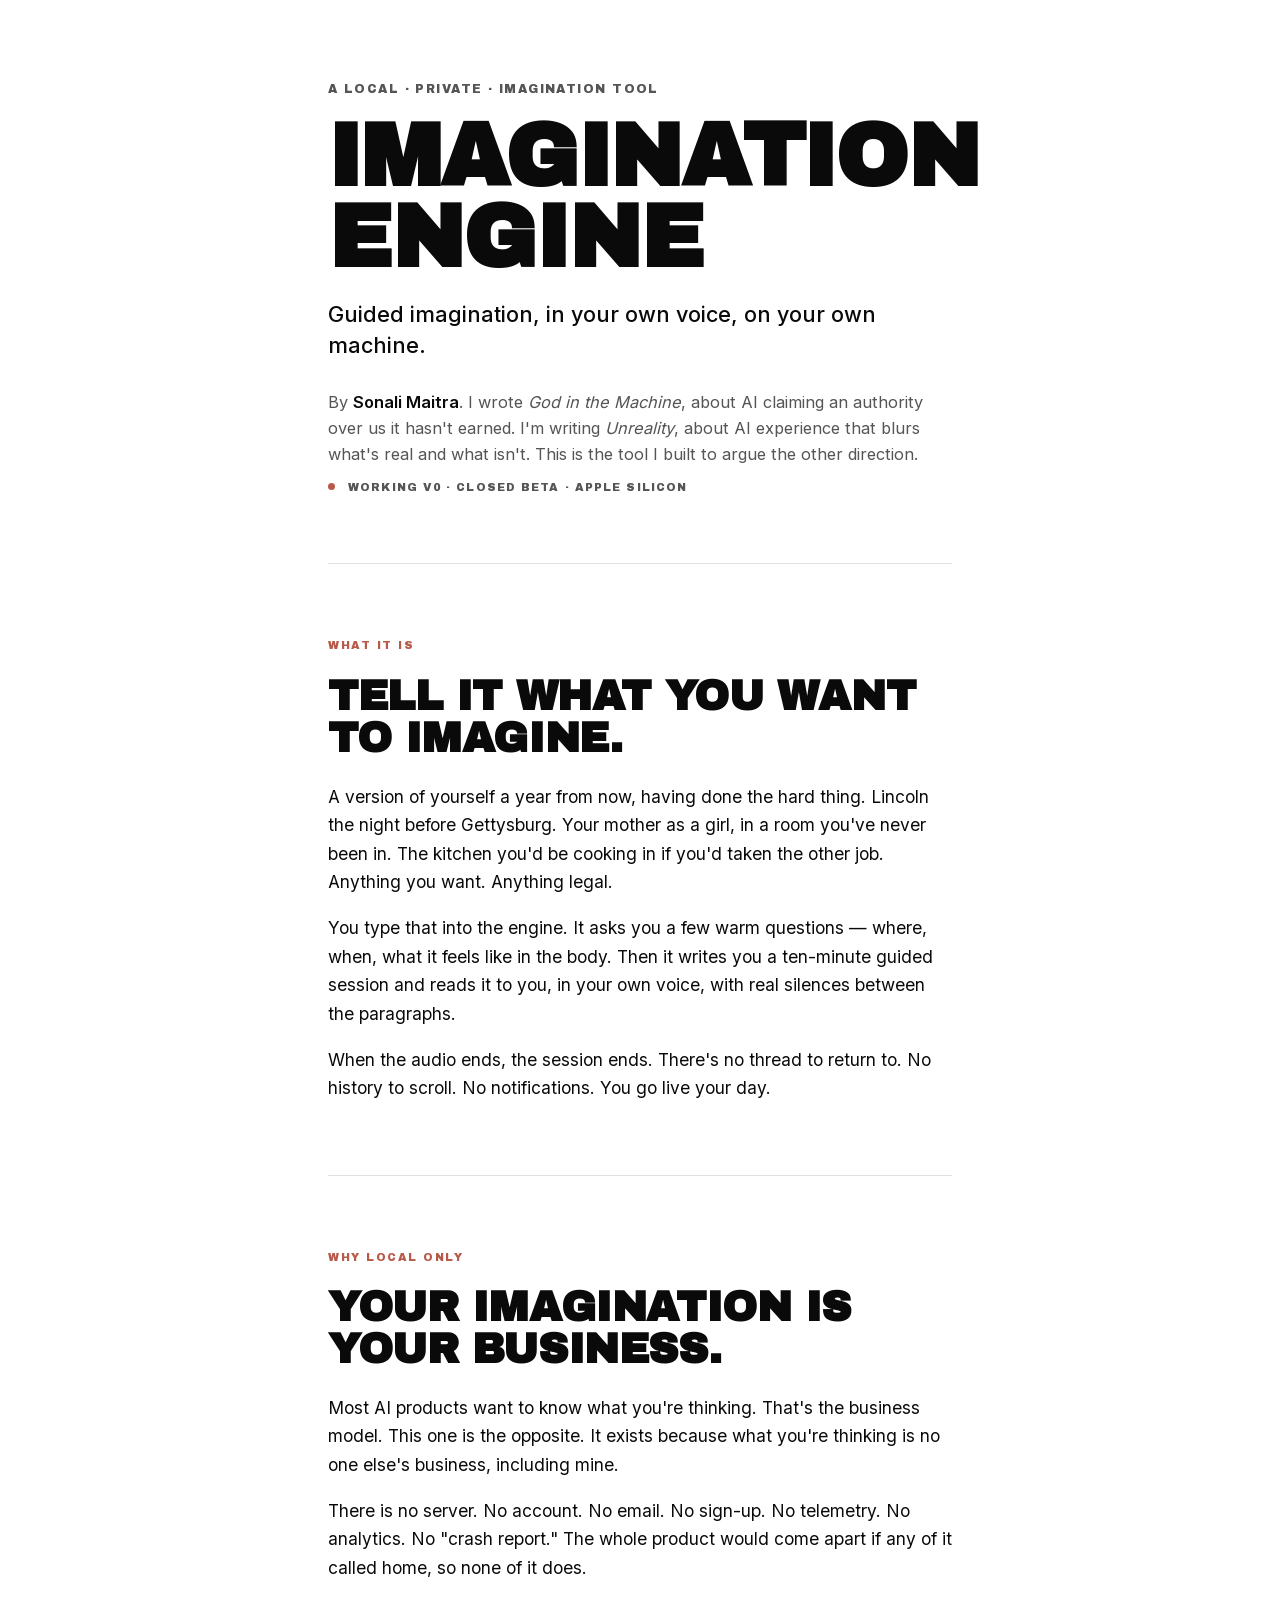
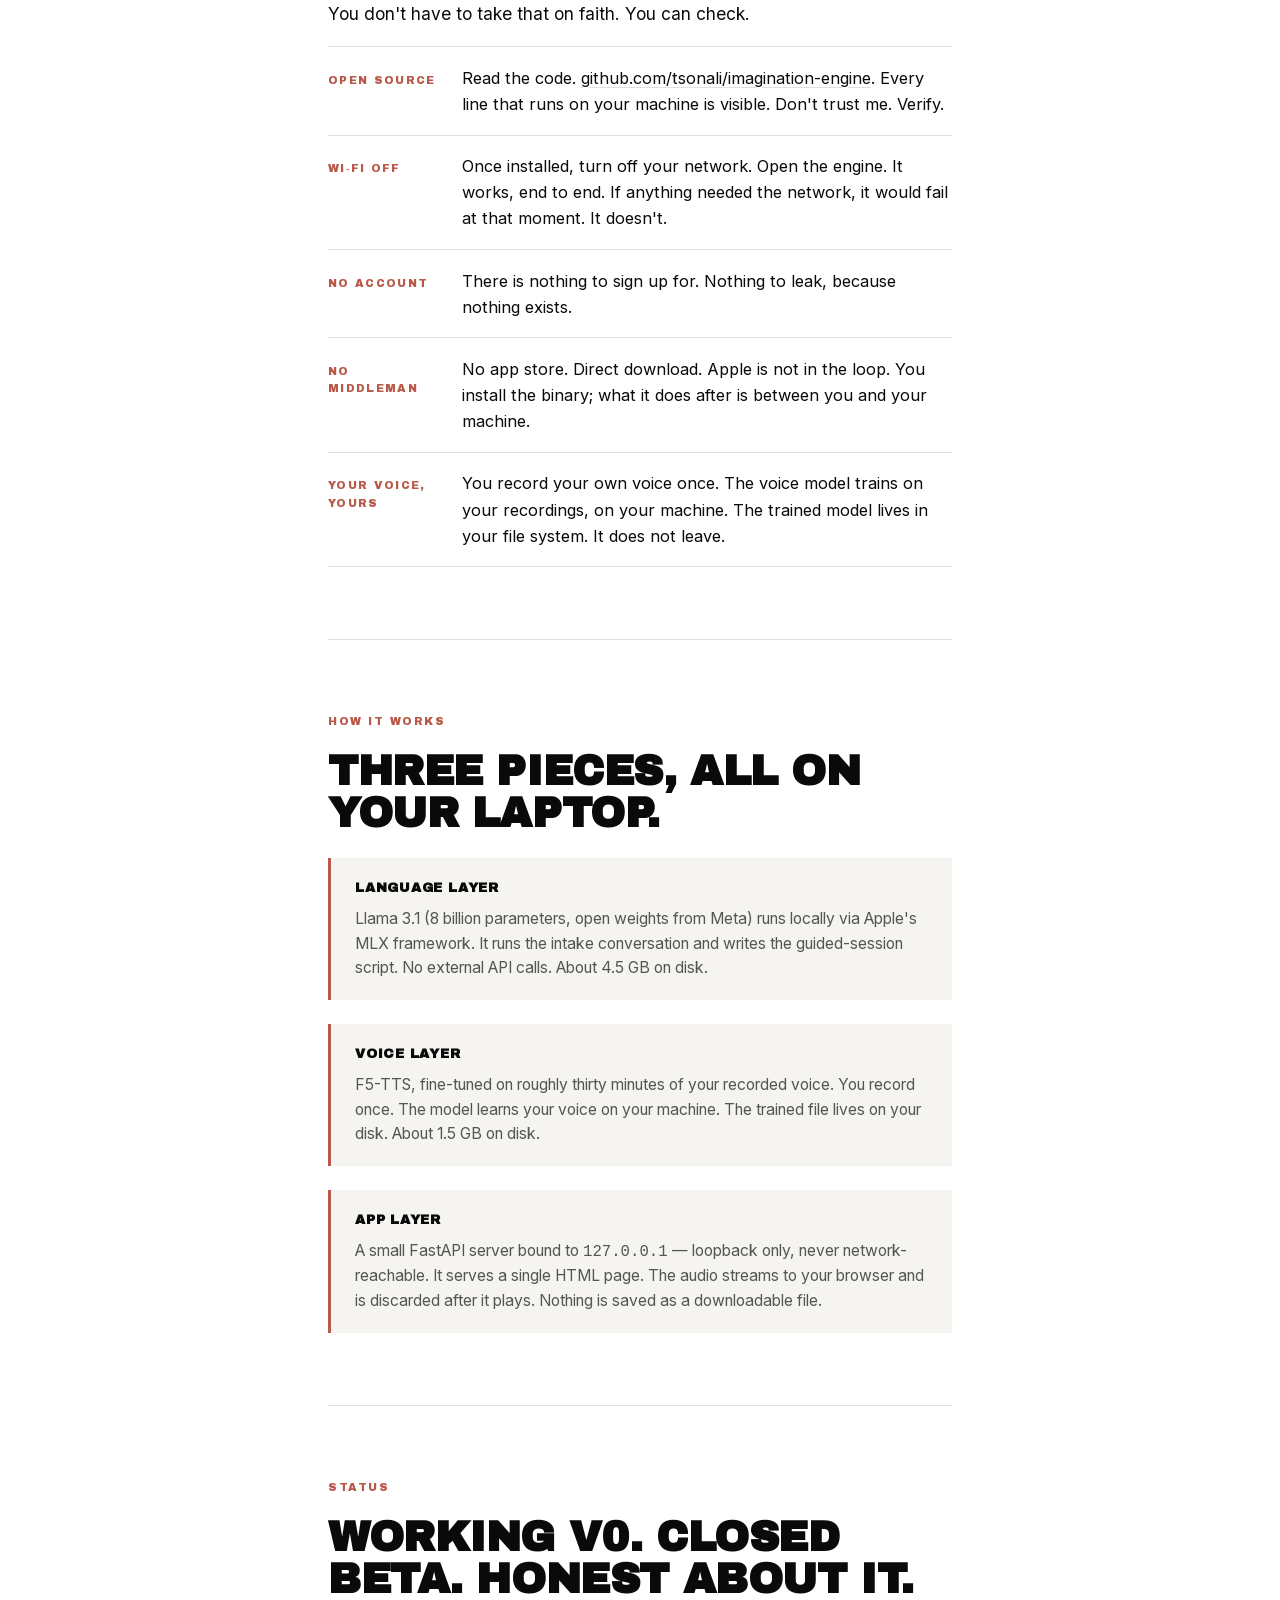
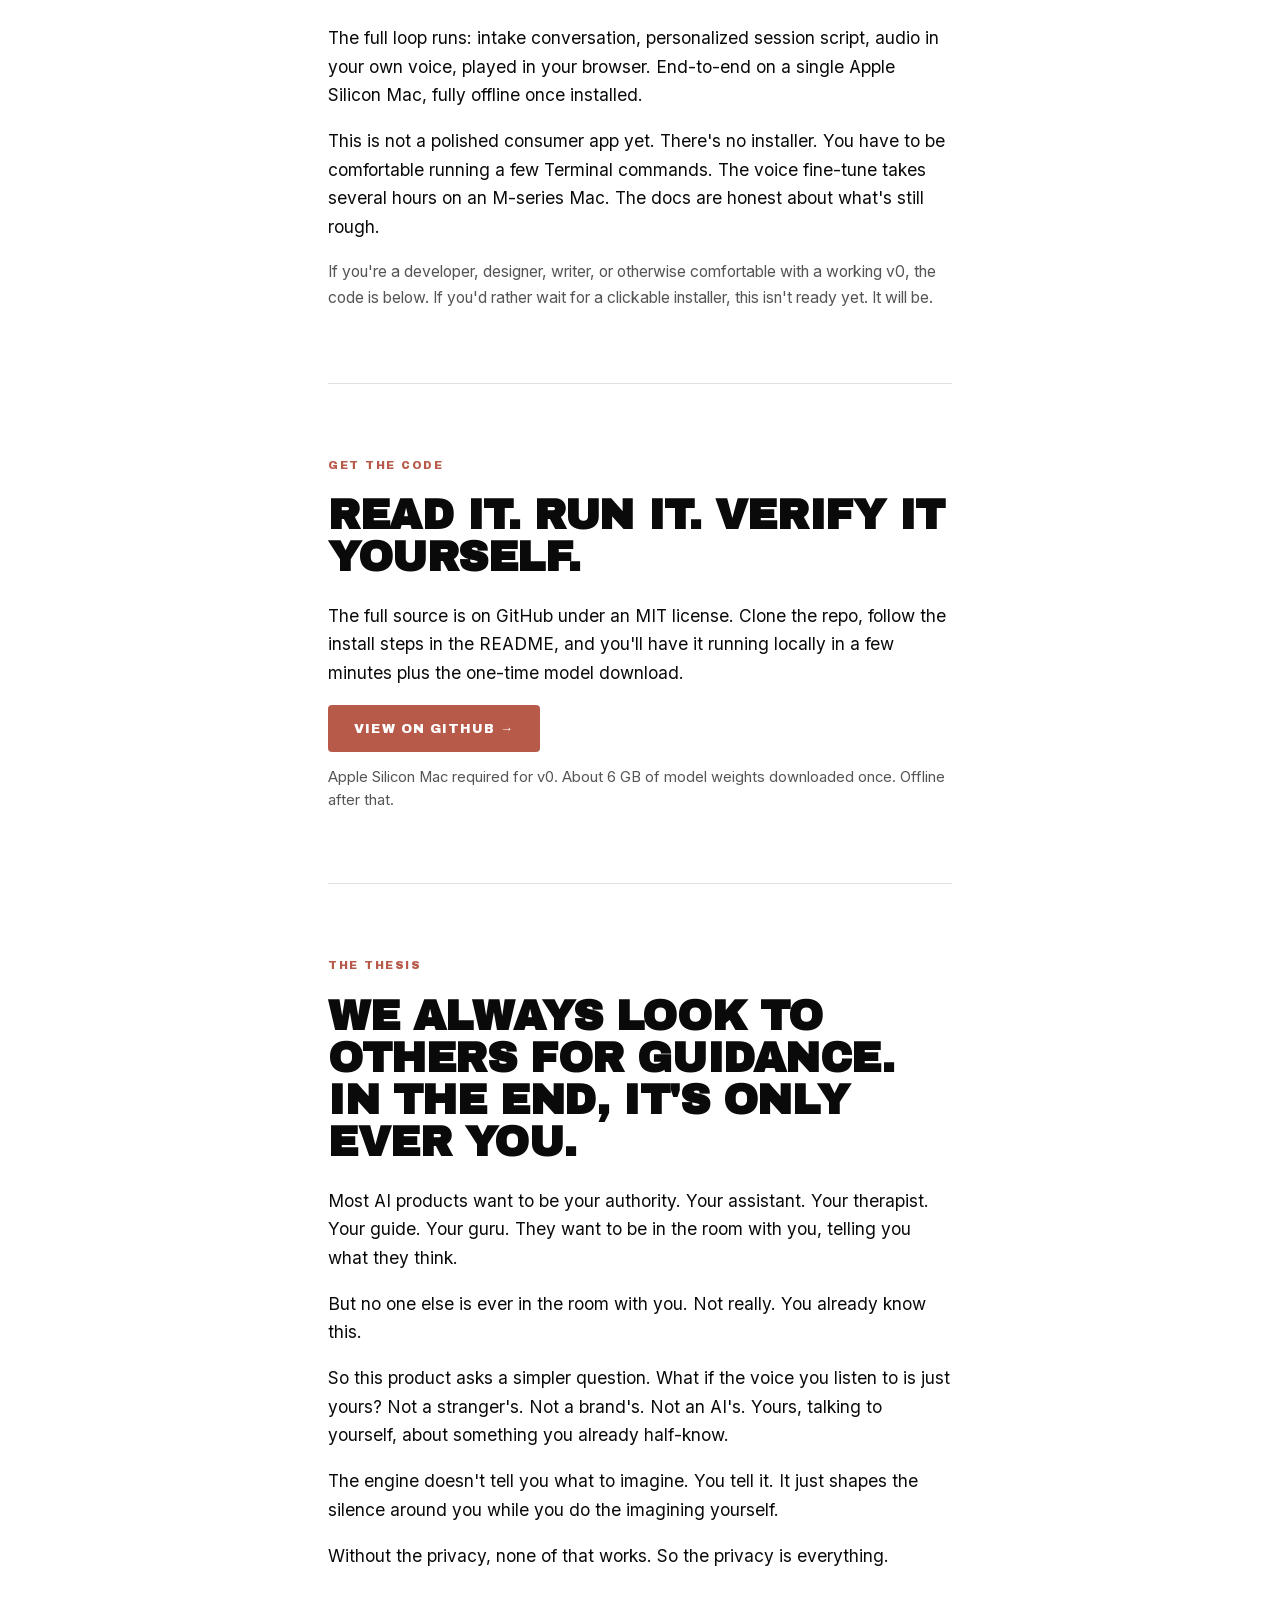
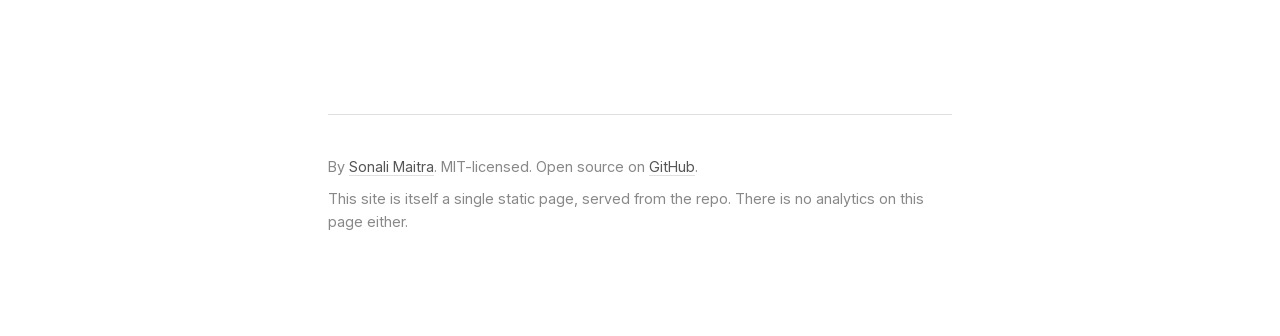
==== site/index.html @ dc233cb5 "Add landing site — Tapestry-family design, Sonali's voice Single static HTML page at site/index.html" ====
<!doctype html>
<html lang="en">
<head>
  <meta charset="utf-8">
  <meta name="viewport" content="width=device-width, initial-scale=1">
  <title>Imagination Engine — a local, private tool by Sonali Maitra</title>
  <meta name="description" content="Guided imagination, in your own voice, on your own machine. By Sonali Maitra.">
  <meta property="og:title" content="Imagination Engine">
  <meta property="og:description" content="Guided imagination, in your own voice, on your own machine. By Sonali Maitra.">
  <meta property="og:type" content="website">
  <link rel="stylesheet" href="./style.css">
</head>
<body>
  <main>

    <header class="hero">
      <p class="kicker">A LOCAL · PRIVATE · IMAGINATION TOOL</p>
      <h1>Imagination<br>Engine</h1>
      <p class="lede">Guided imagination, in your own voice, on your own machine.</p>
      <p class="byline">
        By <strong>Sonali Maitra</strong>. I wrote <em>God in the Machine</em>, about AI claiming an authority over us it hasn't earned. I'm writing <em>Unreality</em>, about AI experience that blurs what's real and what isn't. This is the tool I built to argue the other direction.
      </p>
      <p class="status-strip"><span class="pulse-dot"></span> Working v0 · closed beta · Apple Silicon</p>
    </header>

    <section class="block">
      <p class="kicker">What it is</p>
      <h2>Tell it what you want to imagine.</h2>
      <p>
        A version of yourself a year from now, having done the hard thing. Lincoln the night before Gettysburg. Your mother as a girl, in a room you've never been in. The kitchen you'd be cooking in if you'd taken the other job. Anything you want. Anything legal.
      </p>
      <p>
        You type that into the engine. It asks you a few warm questions — where, when, what it feels like in the body. Then it writes you a ten-minute guided session and reads it to you, in your own voice, with real silences between the paragraphs.
      </p>
      <p>
        When the audio ends, the session ends. There's no thread to return to. No history to scroll. No notifications. You go live your day.
      </p>
    </section>

    <section class="block">
      <p class="kicker">Why local only</p>
      <h2>Your imagination is your business.</h2>
      <p>
        Most AI products want to know what you're thinking. That's the business model. This one is the opposite. It exists because what you're thinking is no one else's business, including mine.
      </p>
      <p>
        There is no server. No account. No email. No sign-up. No telemetry. No analytics. No "crash report." The whole product would come apart if any of it called home, so none of it does.
      </p>
      <p>
        You don't have to take that on faith. You can check.
      </p>
      <ul class="claims">
        <li>
          <span class="claim-tag">Open source</span>
          <span class="claim-body">Read the code. <a href="https://github.com/tsonali/imagination-engine">github.com/tsonali/imagination-engine</a>. Every line that runs on your machine is visible. Don't trust me. Verify.</span>
        </li>
        <li>
          <span class="claim-tag">Wi‑Fi off</span>
          <span class="claim-body">Once installed, turn off your network. Open the engine. It works, end to end. If anything needed the network, it would fail at that moment. It doesn't.</span>
        </li>
        <li>
          <span class="claim-tag">No account</span>
          <span class="claim-body">There is nothing to sign up for. Nothing to leak, because nothing exists.</span>
        </li>
        <li>
          <span class="claim-tag">No middleman</span>
          <span class="claim-body">No app store. Direct download. Apple is not in the loop. You install the binary; what it does after is between you and your machine.</span>
        </li>
        <li>
          <span class="claim-tag">Your voice, yours</span>
          <span class="claim-body">You record your own voice once. The voice model trains on your recordings, on your machine. The trained model lives in your file system. It does not leave.</span>
        </li>
      </ul>
    </section>

    <section class="block">
      <p class="kicker">How it works</p>
      <h2>Three pieces, all on your laptop.</h2>
      <ul class="pillars">
        <li>
          <h3>Language layer</h3>
          <p>Llama 3.1 (8 billion parameters, open weights from Meta) runs locally via Apple's MLX framework. It runs the intake conversation and writes the guided-session script. No external API calls. About 4.5 GB on disk.</p>
        </li>
        <li>
          <h3>Voice layer</h3>
          <p>F5-TTS, fine-tuned on roughly thirty minutes of your recorded voice. You record once. The model learns your voice on your machine. The trained file lives on your disk. About 1.5 GB on disk.</p>
        </li>
        <li>
          <h3>App layer</h3>
          <p>A small FastAPI server bound to <code>127.0.0.1</code> — loopback only, never network-reachable. It serves a single HTML page. The audio streams to your browser and is discarded after it plays. Nothing is saved as a downloadable file.</p>
        </li>
      </ul>
    </section>

    <section class="block">
      <p class="kicker">Status</p>
      <h2>Working v0. Closed beta. Honest about it.</h2>
      <p>
        The full loop runs: intake conversation, personalized session script, audio in your own voice, played in your browser. End-to-end on a single Apple Silicon Mac, fully offline once installed.
      </p>
      <p>
        This is not a polished consumer app yet. There's no installer. You have to be comfortable running a few Terminal commands. The voice fine-tune takes several hours on an M-series Mac. The docs are honest about what's still rough.
      </p>
      <p class="aside">
        If you're a developer, designer, writer, or otherwise comfortable with a working v0, the code is below. If you'd rather wait for a clickable installer, this isn't ready yet. It will be.
      </p>
    </section>

    <section class="block">
      <p class="kicker">Get the code</p>
      <h2>Read it. Run it. Verify it yourself.</h2>
      <p>
        The full source is on GitHub under an MIT license. Clone the repo, follow the install steps in the README, and you'll have it running locally in a few minutes plus the one-time model download.
      </p>
      <div class="cta">
        <a class="button" href="https://github.com/tsonali/imagination-engine">View on GitHub →</a>
        <span class="button-note">Apple Silicon Mac required for v0. About 6 GB of model weights downloaded once. Offline after that.</span>
      </div>
    </section>

    <section class="block">
      <p class="kicker">The thesis</p>
      <h2>We always look to others for guidance. In the end, it's only ever you.</h2>
      <p>
        Most AI products want to be your authority. Your assistant. Your therapist. Your guide. Your guru. They want to be in the room with you, telling you what they think.
      </p>
      <p>
        But no one else is ever in the room with you. Not really. You already know this.
      </p>
      <p>
        So this product asks a simpler question. What if the voice you listen to is just yours? Not a stranger's. Not a brand's. Not an AI's. Yours, talking to yourself, about something you already half-know.
      </p>
      <p>
        The engine doesn't tell you what to imagine. You tell it. It just shapes the silence around you while you do the imagining yourself.
      </p>
      <p>
        Without the privacy, none of that works. So the privacy is everything.
      </p>
    </section>

    <footer>
      <p>By <a href="https://github.com/tsonali">Sonali Maitra</a>. MIT-licensed. Open source on <a href="https://github.com/tsonali/imagination-engine">GitHub</a>.</p>
      <p>This site is itself a single static page, served from the repo. There is no analytics on this page either.</p>
    </footer>

  </main>
</body>
</html>
---- site/style.css ----
/* ==========================================================================
   Landing — Tapestry design family.
   Same tokens and conventions as the engine itself. Editorial single-column
   reading experience; the page IS the marketing.
   ========================================================================== */

@font-face {
  font-family: 'Archivo Black';
  font-style: normal;
  font-weight: 400;
  font-display: swap;
  src: url('./fonts/archivo-black-latin.woff2') format('woff2');
  unicode-range: U+0000-00FF, U+0131, U+0152-0153, U+02BB-02BC, U+02C6, U+02DA, U+02DC, U+0304, U+0308, U+0329, U+2000-206F, U+20AC, U+2122, U+2191, U+2193, U+2212, U+2215, U+FEFF, U+FFFD;
}
@font-face {
  font-family: 'Archivo Black';
  font-style: normal;
  font-weight: 400;
  font-display: swap;
  src: url('./fonts/archivo-black-latin-ext.woff2') format('woff2');
  unicode-range: U+0100-02BA, U+02BD-02C5, U+02C7-02CC, U+02CE-02D7, U+02DD-02FF, U+0304, U+0308, U+0329, U+1D00-1DBF, U+1E00-1E9F, U+1EF2-1EFF, U+2020, U+20A0-20AB, U+20AD-20C0, U+2113, U+2C60-2C7F, U+A720-A7FF;
}
@font-face {
  font-family: 'Inter';
  font-style: normal;
  font-weight: 100 900;
  font-display: swap;
  src: url('./fonts/inter-var-latin.woff2') format('woff2');
  unicode-range: U+0000-00FF, U+0131, U+0152-0153, U+02BB-02BC, U+02C6, U+02DA, U+02DC, U+0304, U+0308, U+0329, U+2000-206F, U+20AC, U+2122, U+2191, U+2193, U+2212, U+2215, U+FEFF, U+FFFD;
}
@font-face {
  font-family: 'Inter';
  font-style: normal;
  font-weight: 100 900;
  font-display: swap;
  src: url('./fonts/inter-var-latin-ext.woff2') format('woff2');
  unicode-range: U+0100-02BA, U+02BD-02C5, U+02C7-02CC, U+02CE-02D7, U+02DD-02FF, U+0304, U+0308, U+0329, U+1D00-1DBF, U+1E00-1E9F, U+1EF2-1EFF, U+2020, U+20A0-20AB, U+20AD-20C0, U+2113, U+2C60-2C7F, U+A720-A7FF;
}

:root {
  --bg: #FFFFFF;
  --bg-alt: #F5F4F0;
  --text: #0A0A0A;
  --text-mid: #555;
  --text-soft: #888;
  --rule: #E0E0E0;
  --rule-strong: #0A0A0A;
  --accent: #B85A4A;
  --accent-dark: #944537;
  --display: 'Archivo Black', 'Helvetica Neue', Helvetica, Arial, sans-serif;
  --sans: 'Inter', -apple-system, BlinkMacSystemFont, 'Segoe UI', Helvetica, Arial, sans-serif;
}

* { box-sizing: border-box; }
html, body { margin: 0; padding: 0; }
body {
  background: var(--bg);
  color: var(--text);
  font-family: var(--sans);
  font-size: 17px;
  line-height: 1.55;
  -webkit-font-smoothing: antialiased;
  -moz-osx-font-smoothing: grayscale;
}

main {
  max-width: 680px;
  margin: 0 auto;
  padding: 5rem 1.75rem 6rem;
}

a {
  color: var(--text);
  text-decoration: underline;
  text-decoration-color: var(--rule);
  text-underline-offset: 3px;
  transition: color 0.15s ease, text-decoration-color 0.15s ease;
}
a:hover { color: var(--accent); text-decoration-color: var(--accent); }

/* HERO -------------------------------------------------------------------- */

.hero {
  margin-bottom: 4.5rem;
  border-bottom: 1px solid var(--rule);
  padding-bottom: 3.5rem;
}
.hero .kicker {
  margin: 0 0 18px 0;
  font-family: var(--display);
  font-size: 12px;
  letter-spacing: 0.12em;
  text-transform: uppercase;
  color: var(--text-mid);
}
.hero h1 {
  font-family: var(--display);
  font-size: clamp(48px, 7vw, 88px);
  text-transform: uppercase;
  line-height: 0.92;
  letter-spacing: -0.015em;
  margin: 0 0 1.25rem 0;
  color: var(--text);
}
.hero .lede {
  font-size: 1.35rem;
  line-height: 1.45;
  margin: 0 0 1.75rem 0;
  font-weight: 500;
  color: var(--text);
  max-width: 36em;
}
.hero .byline {
  margin: 0;
  font-size: 1.02rem;
  color: var(--text-mid);
  line-height: 1.6;
}
.hero .byline strong { font-weight: 600; color: var(--text); }
.hero .byline em { font-style: italic; }

/* SECTIONS ---------------------------------------------------------------- */

section.block {
  margin: 0 0 4.5rem 0;
  padding-bottom: 4.5rem;
  border-bottom: 1px solid var(--rule);
}
section.block:last-of-type { border-bottom: none; }
section.block .kicker {
  margin: 0 0 1.25rem 0;
  font-family: var(--display);
  font-size: 11px;
  letter-spacing: 0.14em;
  text-transform: uppercase;
  color: var(--accent);
}
section.block h2 {
  font-family: var(--display);
  font-size: clamp(28px, 3.4vw, 42px);
  text-transform: uppercase;
  line-height: 1;
  letter-spacing: -0.01em;
  margin: 0 0 1.5rem 0;
  color: var(--text);
}
section.block p {
  font-size: 1.08rem;
  line-height: 1.65;
  margin: 0 0 1.1rem 0;
  color: var(--text);
}
section.block p:last-child { margin-bottom: 0; }
section.block p.aside {
  color: var(--text-mid);
  font-size: 0.98rem;
}

/* CLAIMS LIST (verifiable privacy) ---------------------------------------- */

ul.claims {
  list-style: none;
  margin: 0.5rem 0 0 0;
  padding: 0;
  border-top: 1px solid var(--rule);
}
ul.claims li {
  padding: 1.1rem 0;
  border-bottom: 1px solid var(--rule);
  display: grid;
  grid-template-columns: 110px 1fr;
  gap: 1.5rem;
  align-items: baseline;
}
ul.claims li .claim-tag {
  font-family: var(--display);
  font-size: 11px;
  letter-spacing: 0.12em;
  text-transform: uppercase;
  color: var(--accent);
}
ul.claims li .claim-body {
  font-size: 1.02rem;
  line-height: 1.6;
  color: var(--text);
}
@media (max-width: 580px) {
  ul.claims li { grid-template-columns: 1fr; gap: 0.4rem; }
}

/* PILLARS (architecture) -------------------------------------------------- */

ul.pillars {
  list-style: none;
  margin: 0;
  padding: 0;
  display: flex;
  flex-direction: column;
  gap: 1.5rem;
}
ul.pillars li {
  padding: 1.25rem 1.5rem;
  background: var(--bg-alt);
  border-left: 3px solid var(--accent);
  border-radius: 0;
}
ul.pillars li h3 {
  font-family: var(--display);
  font-size: 13px;
  text-transform: uppercase;
  letter-spacing: 0.06em;
  margin: 0 0 0.55rem 0;
  color: var(--text);
}
ul.pillars li p {
  margin: 0;
  font-size: 0.98rem;
  line-height: 1.55;
  color: var(--text-mid);
}

/* CALL TO ACTION ---------------------------------------------------------- */

.cta {
  margin-top: 1rem;
}
.cta a.button {
  display: inline-block;
  padding: 0.85rem 1.65rem;
  font-family: var(--display);
  font-size: 13px;
  letter-spacing: 0.08em;
  text-transform: uppercase;
  background: var(--accent);
  color: var(--bg);
  border: none;
  border-radius: 4px;
  text-decoration: none;
  transition: background-color 0.15s ease;
}
.cta a.button:hover { background: var(--accent-dark); color: var(--bg); text-decoration: none; text-decoration-color: transparent; }
.cta .button-note {
  display: block;
  margin-top: 0.85rem;
  font-size: 0.92rem;
  color: var(--text-mid);
}

/* STATUS BADGE ------------------------------------------------------------ */

.status-strip {
  margin-top: 0.75rem;
  font-family: var(--display);
  font-size: 11px;
  letter-spacing: 0.1em;
  text-transform: uppercase;
  color: var(--text-mid);
}
.status-strip .pulse-dot {
  display: inline-block;
  width: 7px;
  height: 7px;
  background: var(--accent);
  border-radius: 50%;
  margin-right: 8px;
  vertical-align: 1px;
  animation: pulse 2s ease-in-out infinite;
}
@keyframes pulse {
  0%, 100% { opacity: 1; }
  50% { opacity: 0.4; }
}

/* FOOTER ------------------------------------------------------------------ */

footer {
  margin-top: 4rem;
  padding-top: 2.5rem;
  border-top: 1px solid var(--rule);
  font-size: 0.9rem;
  color: var(--text-soft);
  line-height: 1.6;
}
footer p { margin: 0 0 0.5rem 0; }
footer a { color: var(--text-mid); text-decoration: underline; text-decoration-color: var(--rule); }
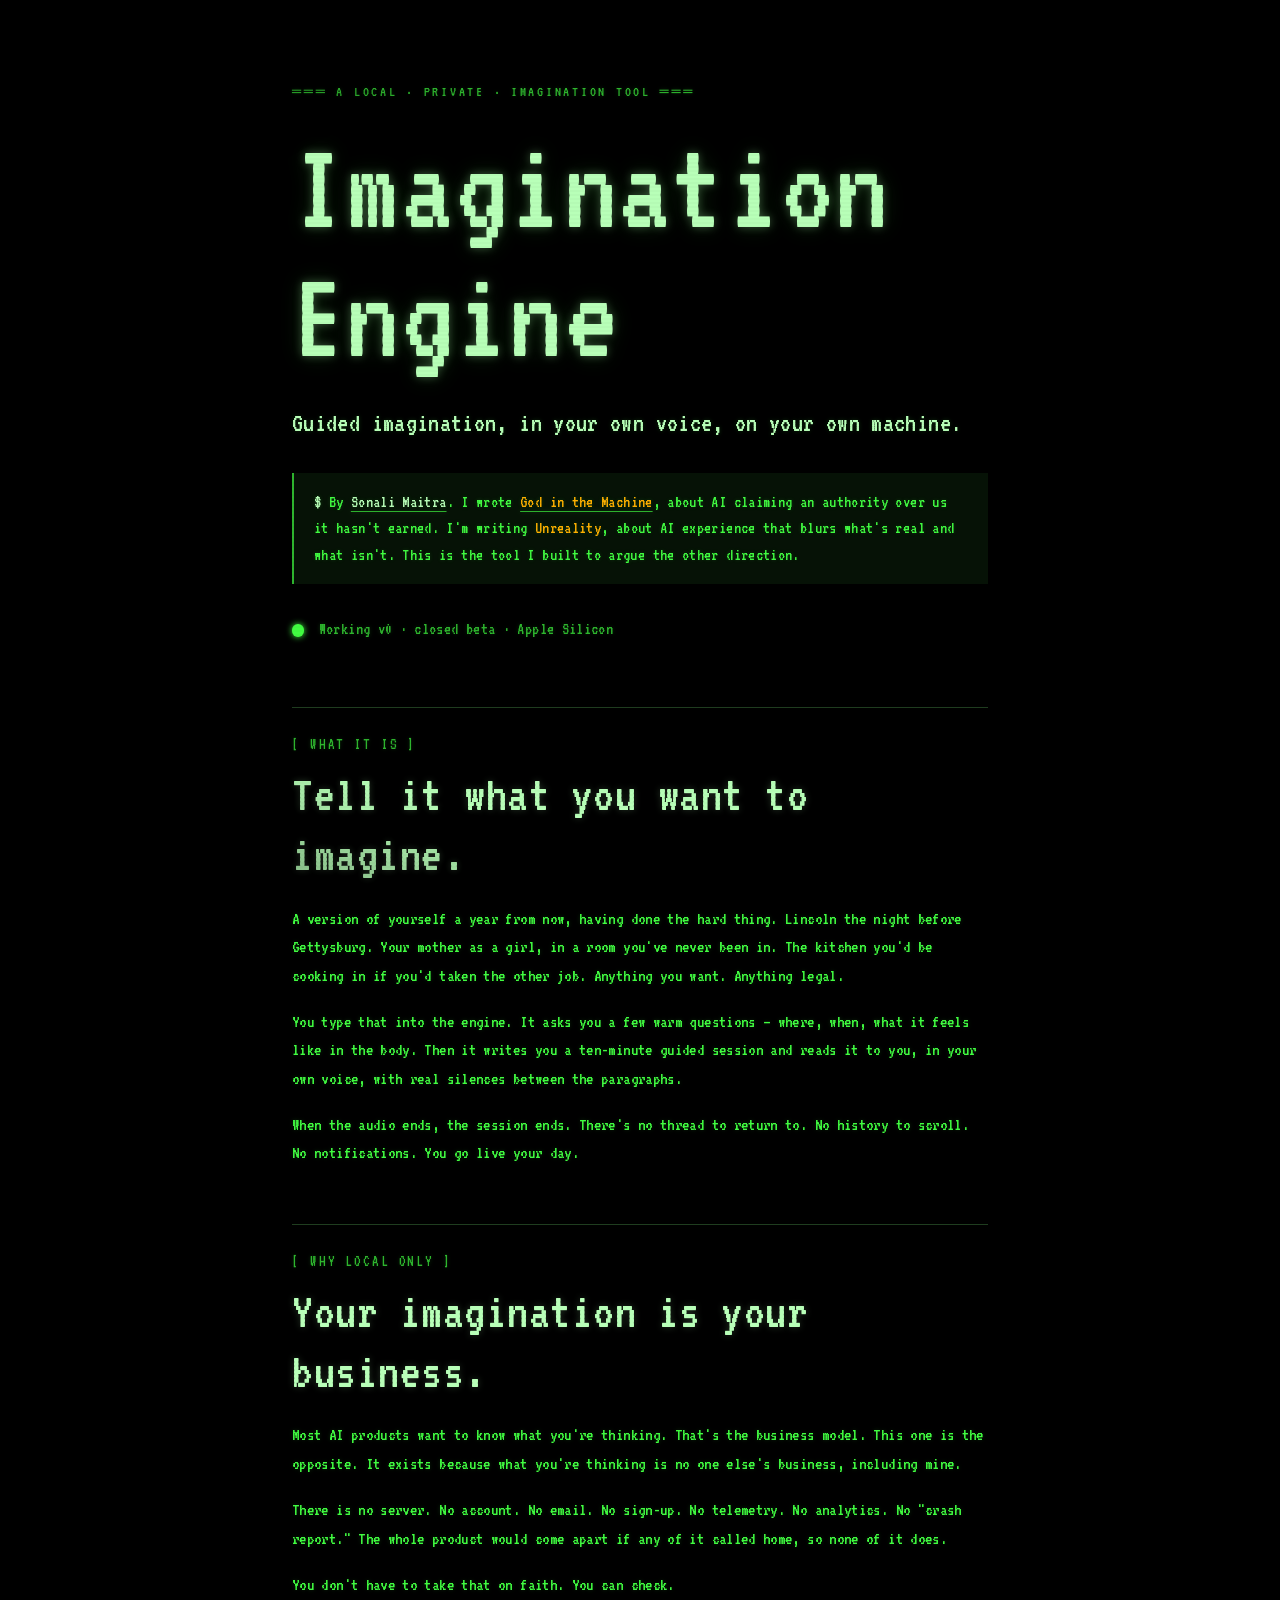
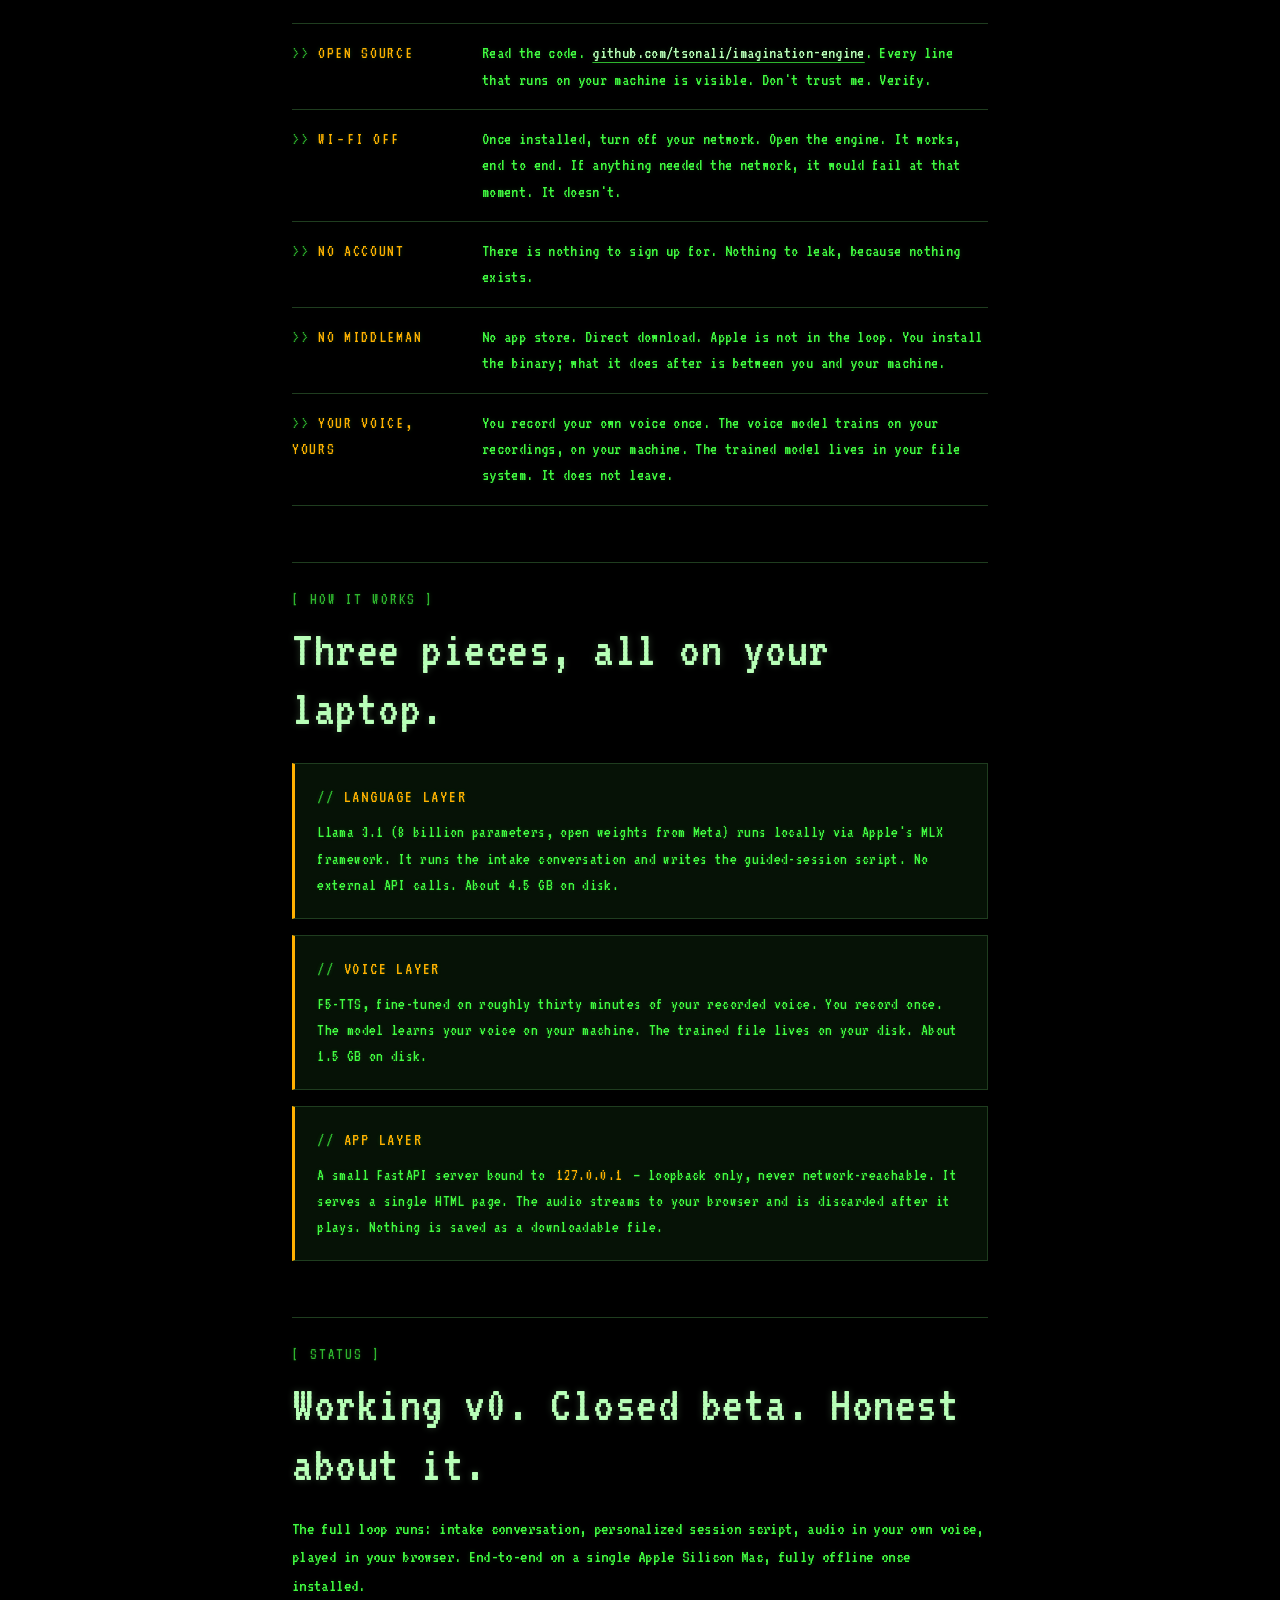
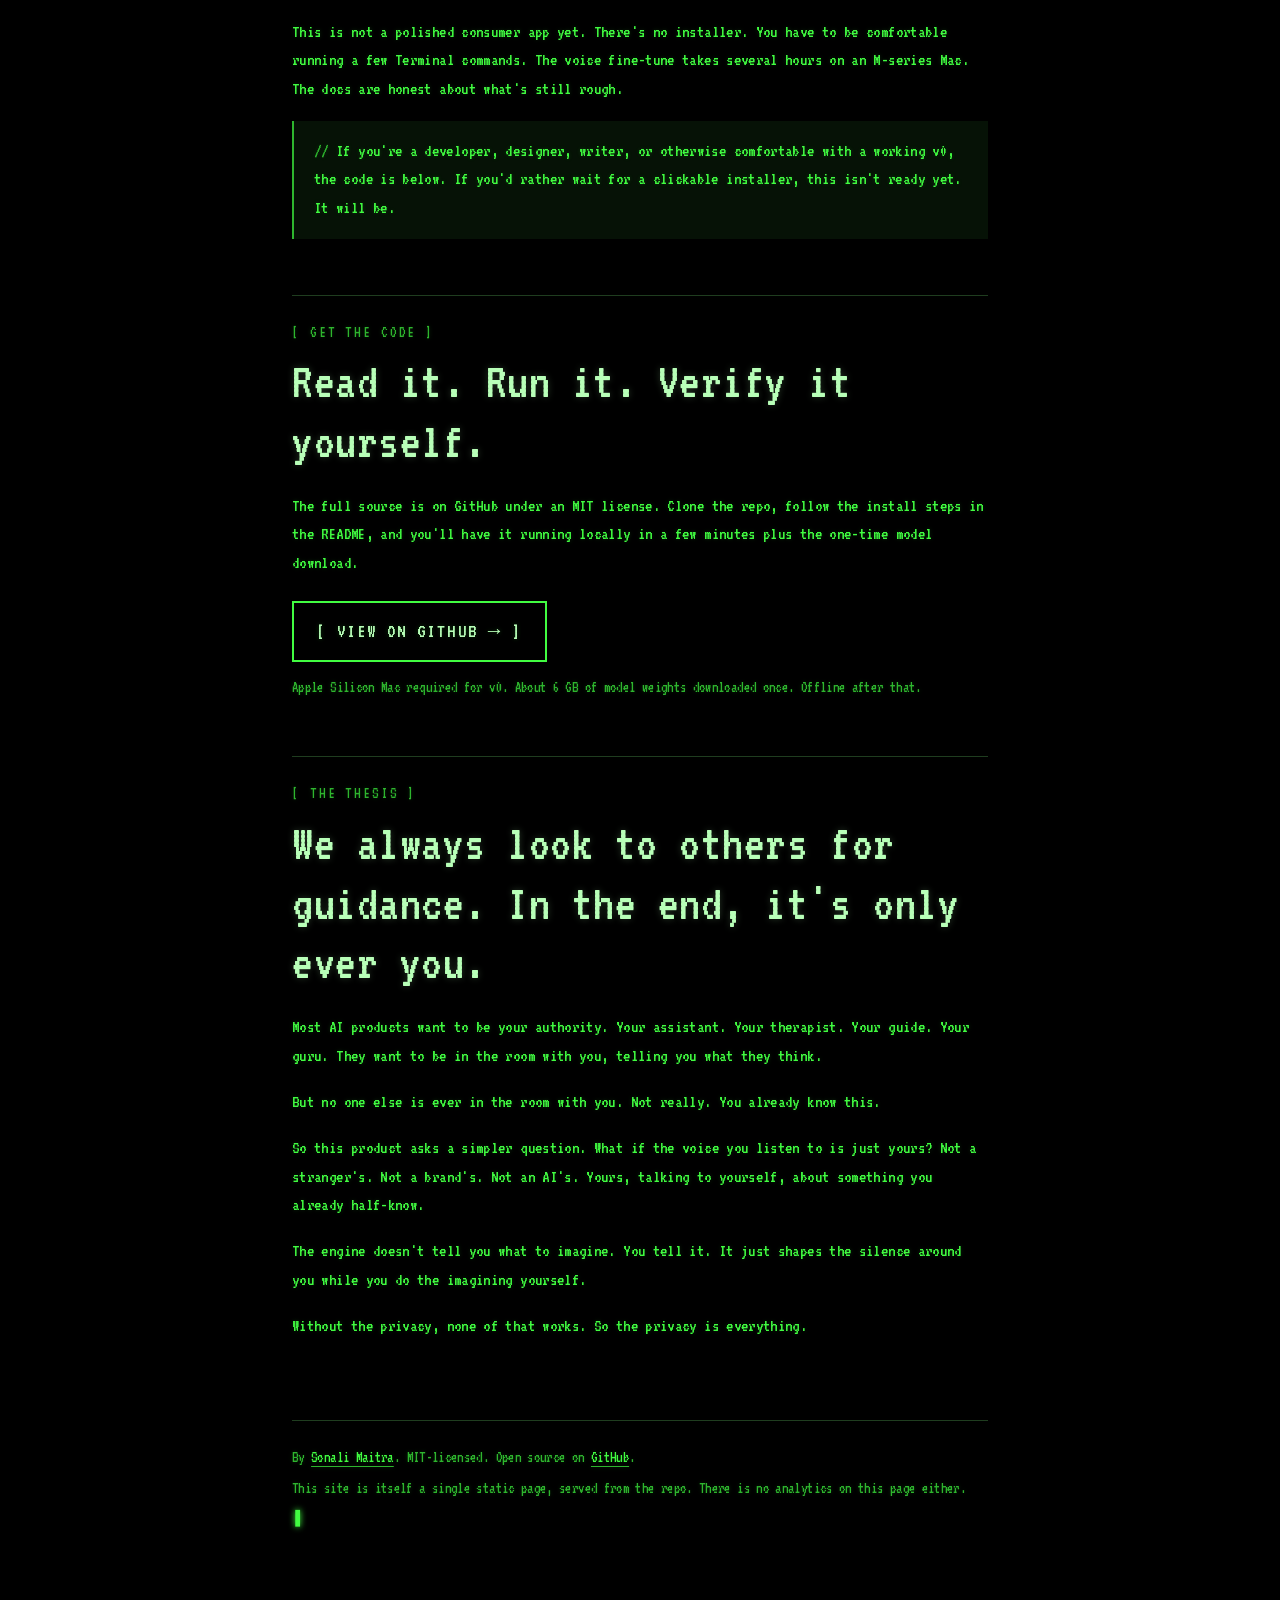
==== commit a5dcc2ae: "Landing: retro phosphor redesign + verifiable-identity links Replace the Tapestry-styled landing wit" ====
--- a/site/index.html
+++ b/site/index.html
@@ -18,7 +18,7 @@
       <h1>Imagination<br>Engine</h1>
       <p class="lede">Guided imagination, in your own voice, on your own machine.</p>
       <p class="byline">
-        By <strong>Sonali Maitra</strong>. I wrote <em>God in the Machine</em>, about AI claiming an authority over us it hasn't earned. I'm writing <em>Unreality</em>, about AI experience that blurs what's real and what isn't. This is the tool I built to argue the other direction.
+        By <strong><a href="https://law.stanford.edu/sonali-maitra/" target="_blank" rel="noopener noreferrer">Sonali Maitra</a></strong>. I wrote <em><a href="https://www.amazon.com/God-Machine-S-Maitra/dp/B0G6325XN2" target="_blank" rel="noopener noreferrer">God in the Machine</a></em>, about AI claiming an authority over us it hasn't earned. I'm writing <em>Unreality</em>, about AI experience that blurs what's real and what isn't. This is the tool I built to argue the other direction.
       </p>
       <p class="status-strip"><span class="pulse-dot"></span> Working v0 · closed beta · Apple Silicon</p>
     </header>
--- a/site/style.css
+++ b/site/style.css
@@ -1,285 +1,384 @@
 /* ==========================================================================
-   Landing — Tapestry design family.
-   Same tokens and conventions as the engine itself. Editorial single-column
-   reading experience; the page IS the marketing.
+   Imagination Engine — landing page.
+   Retro phosphor: VT100 green on black. Old terminal energy. The aesthetic
+   choice fits the product: hand-built local software you run on your own
+   machine, open source, anti-corporate. The engine's actual UX (intake page)
+   stays editorial / Tapestry-styled — that's the intimate reading work.
+   This page is the public storefront.
    ========================================================================== */
 
 @font-face {
-  font-family: 'Archivo Black';
+  font-family: 'VT323';
   font-style: normal;
   font-weight: 400;
   font-display: swap;
-  src: url('./fonts/archivo-black-latin.woff2') format('woff2');
+  src: url('./fonts/vt323-latin.woff2') format('woff2');
   unicode-range: U+0000-00FF, U+0131, U+0152-0153, U+02BB-02BC, U+02C6, U+02DA, U+02DC, U+0304, U+0308, U+0329, U+2000-206F, U+20AC, U+2122, U+2191, U+2193, U+2212, U+2215, U+FEFF, U+FFFD;
 }
 @font-face {
-  font-family: 'Archivo Black';
+  font-family: 'VT323';
   font-style: normal;
   font-weight: 400;
   font-display: swap;
-  src: url('./fonts/archivo-black-latin-ext.woff2') format('woff2');
+  src: url('./fonts/vt323-latin-ext.woff2') format('woff2');
   unicode-range: U+0100-02BA, U+02BD-02C5, U+02C7-02CC, U+02CE-02D7, U+02DD-02FF, U+0304, U+0308, U+0329, U+1D00-1DBF, U+1E00-1E9F, U+1EF2-1EFF, U+2020, U+20A0-20AB, U+20AD-20C0, U+2113, U+2C60-2C7F, U+A720-A7FF;
 }
-@font-face {
-  font-family: 'Inter';
-  font-style: normal;
-  font-weight: 100 900;
-  font-display: swap;
-  src: url('./fonts/inter-var-latin.woff2') format('woff2');
-  unicode-range: U+0000-00FF, U+0131, U+0152-0153, U+02BB-02BC, U+02C6, U+02DA, U+02DC, U+0304, U+0308, U+0329, U+2000-206F, U+20AC, U+2122, U+2191, U+2193, U+2212, U+2215, U+FEFF, U+FFFD;
-}
-@font-face {
-  font-family: 'Inter';
-  font-style: normal;
-  font-weight: 100 900;
-  font-display: swap;
-  src: url('./fonts/inter-var-latin-ext.woff2') format('woff2');
-  unicode-range: U+0100-02BA, U+02BD-02C5, U+02C7-02CC, U+02CE-02D7, U+02DD-02FF, U+0304, U+0308, U+0329, U+1D00-1DBF, U+1E00-1E9F, U+1EF2-1EFF, U+2020, U+20A0-20AB, U+20AD-20C0, U+2113, U+2C60-2C7F, U+A720-A7FF;
-}
 
 :root {
-  --bg: #FFFFFF;
-  --bg-alt: #F5F4F0;
-  --text: #0A0A0A;
-  --text-mid: #555;
-  --text-soft: #888;
-  --rule: #E0E0E0;
-  --rule-strong: #0A0A0A;
-  --accent: #B85A4A;
-  --accent-dark: #944537;
-  --display: 'Archivo Black', 'Helvetica Neue', Helvetica, Arial, sans-serif;
-  --sans: 'Inter', -apple-system, BlinkMacSystemFont, 'Segoe UI', Helvetica, Arial, sans-serif;
-}
-
-* { box-sizing: border-box; }
-html, body { margin: 0; padding: 0; }
+  --bg: #000000;
+  --bg-alt: #061206;
+  --text: #41fc41;          /* classic phosphor body green */
+  --text-dim: #2eb52e;       /* dimmer green for secondary info */
+  --text-bright: #b8ffb8;    /* very bright for highlights, headers */
+  --amber: #ffb000;          /* warm accent */
+  --rule: #1f3d1f;           /* dim green borders */
+  /* Soft outer halo only — no inner stroke. The previous 1px currentColor
+     shadow was effectively bolding every glyph; this is just a gentle
+     phosphor glow that doesn't thicken the letters. */
+  --glow: 0 0 4px rgba(65, 252, 65, 0.18);
+  --pad-x: 32px;
+}
+@media (max-width: 720px) { :root { --pad-x: 18px; } }
+
+*, *::before, *::after { box-sizing: border-box; }
+html { -webkit-text-size-adjust: 100%; }
+
 body {
+  margin: 0;
+  padding: 0;
   background: var(--bg);
   color: var(--text);
-  font-family: var(--sans);
-  font-size: 17px;
-  line-height: 1.55;
+  font-family: 'VT323', 'Courier New', 'Andale Mono', monospace;
+  font-size: 24px;            /* bumped from 22 for breathing room — VT323 likes size */
+  line-height: 1.55;          /* loosened from 1.45 */
+  letter-spacing: 0.015em;
+  text-shadow: var(--glow);
   -webkit-font-smoothing: antialiased;
   -moz-osx-font-smoothing: grayscale;
+  position: relative;
+  min-height: 100vh;
+}
+
+/* Subtle CRT scanlines — fine horizontal lines layered over the page.
+   Dialed way down from the original — barely perceptible, more "texture"
+   than "scanlines." If you want them gone entirely, change opacity to 0. */
+body::before {
+  content: "";
+  position: fixed;
+  inset: 0;
+  pointer-events: none;
+  background: repeating-linear-gradient(
+    to bottom,
+    rgba(0, 0, 0, 0) 0px,
+    rgba(0, 0, 0, 0) 2px,
+    rgba(0, 0, 0, 0.04) 3px,
+    rgba(0, 0, 0, 0) 4px
+  );
+  z-index: 2;
+  mix-blend-mode: multiply;
+}
+
+/* Soft CRT vignette — slight darkening toward the edges. */
+body::after {
+  content: "";
+  position: fixed;
+  inset: 0;
+  pointer-events: none;
+  background: radial-gradient(ellipse at center, rgba(0,0,0,0) 60%, rgba(0,0,0,0.6) 100%);
+  z-index: 3;
 }
 
 main {
-  max-width: 680px;
+  max-width: 760px;
   margin: 0 auto;
-  padding: 5rem 1.75rem 6rem;
-}
-
-a {
-  color: var(--text);
+  padding: 5rem var(--pad-x) 6rem;
+  position: relative;
+  z-index: 1;
+}
+
+/* ==========================================================================
+   HERO
+   ========================================================================== */
+.hero { margin-bottom: 4rem; }
+.hero .kicker {
+  margin: 0 0 1.2rem 0;
+  color: var(--text-dim);
+  font-size: 0.95rem;
+  letter-spacing: 0.18em;
+}
+.hero .kicker::before { content: "═══ "; }
+.hero .kicker::after { content: " ═══"; }
+
+.hero h1 {
+  font-family: 'VT323', 'Courier New', monospace;
+  font-weight: 400;
+  font-size: clamp(64px, 11vw, 132px);
+  line-height: 0.98;
+  margin: 0 0 1.5rem 0;
+  color: var(--text-bright);
+  /* Softer halo — no stroke-shadow, just a gentle outer glow.
+     Headings get a bit more glow than body but still readable. */
+  text-shadow: 0 0 10px rgba(184, 255, 184, 0.3), 0 0 22px rgba(65, 252, 65, 0.15);
+  letter-spacing: 0.01em;
+}
+
+.hero .lede {
+  margin: 0 0 2rem 0;
+  font-size: 1.7rem;
+  color: var(--text-bright);
+  line-height: 1.3;
+}
+
+.hero .byline {
+  margin: 0 0 2rem 0;
+  font-size: 1.1rem;
+  color: var(--text);
+  line-height: 1.5;
+  padding: 1rem 1.25rem;
+  border-left: 2px solid var(--text-dim);
+  background: var(--bg-alt);
+}
+.hero .byline::before {
+  content: "$ ";
+  color: var(--text-bright);
+}
+.hero .byline strong { color: var(--text-bright); font-weight: 400; }
+.hero .byline em { color: var(--amber); font-style: normal; }
+.hero .byline a {
+  color: inherit;
   text-decoration: underline;
-  text-decoration-color: var(--rule);
-  text-underline-offset: 3px;
-  transition: color 0.15s ease, text-decoration-color 0.15s ease;
-}
-a:hover { color: var(--accent); text-decoration-color: var(--accent); }
-
-/* HERO -------------------------------------------------------------------- */
-
-.hero {
-  margin-bottom: 4.5rem;
+  text-decoration-color: var(--text-dim);
+  text-underline-offset: 4px;
+  transition: color 0.12s ease, text-decoration-color 0.12s ease;
+}
+.hero .byline a:hover {
+  color: var(--text-bright);
+  text-decoration-color: var(--text-bright);
+}
+.hero .byline em a:hover {
+  color: var(--amber);
+  text-decoration-color: var(--amber);
+}
+
+.hero .status-strip {
+  margin: 0;
+  font-size: 1.1rem;
+  color: var(--text-dim);
+}
+.pulse-dot {
+  display: inline-block;
+  width: 0.7em;
+  height: 0.7em;
+  background: var(--text);
+  border-radius: 50%;
+  margin-right: 0.4em;
+  vertical-align: middle;
+  animation: blink 1.2s steps(2, start) infinite;
+  box-shadow: 0 0 6px var(--text);
+}
+@keyframes blink {
+  0%, 50% { opacity: 1; }
+  51%, 100% { opacity: 0; }
+}
+
+/* ==========================================================================
+   BLOCKS / SECTIONS
+   ========================================================================== */
+.block {
+  margin-bottom: 3.5rem;
+  padding-top: 1.5rem;
+  border-top: 1px solid var(--rule);
+}
+.block .kicker {
+  margin: 0 0 0.5rem 0;
+  font-size: 1rem;
+  color: var(--text-dim);
+  letter-spacing: 0.18em;
+  text-transform: uppercase;
+}
+.block .kicker::before { content: "[ "; color: var(--text-dim); }
+.block .kicker::after  { content: " ]"; color: var(--text-dim); }
+
+.block h2 {
+  font-family: 'VT323', monospace;
+  font-weight: 400;
+  font-size: clamp(32px, 5vw, 52px);
+  line-height: 1.15;
+  margin: 0 0 1.25rem 0;
+  color: var(--text-bright);
+  letter-spacing: 0.01em;
+  text-shadow: 0 0 7px rgba(184, 255, 184, 0.22);
+}
+
+.block h3 {
+  font-family: 'VT323', monospace;
+  font-weight: 400;
+  font-size: 1.6rem;
+  margin: 0 0 0.5rem 0;
+  color: var(--text-bright);
+  letter-spacing: 0.04em;
+}
+
+.block p {
+  margin: 0 0 1.1rem 0;
+  font-size: 1.15rem;
+  line-height: 1.55;
+}
+.block p em { color: var(--amber); font-style: normal; }
+.block p code {
+  font-family: inherit;
+  color: var(--amber);
+  padding: 0 0.2em;
+}
+
+/* ==========================================================================
+   CLAIMS — the verifiable-privacy list
+   ========================================================================== */
+.claims {
+  list-style: none;
+  padding: 0;
+  margin: 1.5rem 0 0 0;
+  border-top: 1px solid var(--rule);
+}
+.claims li {
+  display: grid;
+  grid-template-columns: 170px 1fr;
+  gap: 1.25rem;
+  padding: 1rem 0;
   border-bottom: 1px solid var(--rule);
-  padding-bottom: 3.5rem;
-}
-.hero .kicker {
-  margin: 0 0 18px 0;
-  font-family: var(--display);
-  font-size: 12px;
-  letter-spacing: 0.12em;
+  align-items: baseline;
+}
+.claim-tag {
+  font-family: 'VT323', monospace;
+  font-size: 1.05rem;
+  color: var(--amber);
+  letter-spacing: 0.1em;
   text-transform: uppercase;
-  color: var(--text-mid);
-}
-.hero h1 {
-  font-family: var(--display);
-  font-size: clamp(48px, 7vw, 88px);
+}
+.claim-tag::before { content: ">> "; color: var(--text-dim); }
+.claim-body {
+  font-size: 1.1rem;
+  color: var(--text);
+  line-height: 1.5;
+}
+.claim-body a {
+  color: var(--text-bright);
+  text-decoration: underline;
+  text-decoration-color: var(--text-dim);
+  text-underline-offset: 4px;
+}
+.claim-body a:hover { color: var(--amber); text-decoration-color: var(--amber); }
+
+@media (max-width: 640px) {
+  .claims li { grid-template-columns: 1fr; gap: 0.35rem; }
+}
+
+/* ==========================================================================
+   PILLARS — the three-piece architecture
+   ========================================================================== */
+.pillars {
+  list-style: none;
+  padding: 0;
+  margin: 1.5rem 0 0 0;
+  display: grid;
+  gap: 1rem;
+}
+.pillars li {
+  padding: 1.25rem 1.4rem;
+  background: var(--bg-alt);
+  border: 1px solid var(--rule);
+  border-left: 3px solid var(--amber);
+}
+.pillars li h3 {
+  margin: 0 0 0.5rem 0;
+  color: var(--amber);
   text-transform: uppercase;
-  line-height: 0.92;
-  letter-spacing: -0.015em;
-  margin: 0 0 1.25rem 0;
-  color: var(--text);
-}
-.hero .lede {
-  font-size: 1.35rem;
-  line-height: 1.45;
-  margin: 0 0 1.75rem 0;
-  font-weight: 500;
-  color: var(--text);
-  max-width: 36em;
-}
-.hero .byline {
+  letter-spacing: 0.1em;
+  font-size: 1.1rem;
+}
+.pillars li h3::before { content: "// "; color: var(--text-dim); }
+.pillars li p {
   margin: 0;
-  font-size: 1.02rem;
-  color: var(--text-mid);
-  line-height: 1.6;
-}
-.hero .byline strong { font-weight: 600; color: var(--text); }
-.hero .byline em { font-style: italic; }
-
-/* SECTIONS ---------------------------------------------------------------- */
-
-section.block {
-  margin: 0 0 4.5rem 0;
-  padding-bottom: 4.5rem;
-  border-bottom: 1px solid var(--rule);
-}
-section.block:last-of-type { border-bottom: none; }
-section.block .kicker {
-  margin: 0 0 1.25rem 0;
-  font-family: var(--display);
-  font-size: 11px;
-  letter-spacing: 0.14em;
-  text-transform: uppercase;
-  color: var(--accent);
-}
-section.block h2 {
-  font-family: var(--display);
-  font-size: clamp(28px, 3.4vw, 42px);
-  text-transform: uppercase;
-  line-height: 1;
-  letter-spacing: -0.01em;
-  margin: 0 0 1.5rem 0;
-  color: var(--text);
-}
-section.block p {
-  font-size: 1.08rem;
-  line-height: 1.65;
-  margin: 0 0 1.1rem 0;
-  color: var(--text);
-}
-section.block p:last-child { margin-bottom: 0; }
-section.block p.aside {
-  color: var(--text-mid);
-  font-size: 0.98rem;
-}
-
-/* CLAIMS LIST (verifiable privacy) ---------------------------------------- */
-
-ul.claims {
-  list-style: none;
-  margin: 0.5rem 0 0 0;
-  padding: 0;
-  border-top: 1px solid var(--rule);
-}
-ul.claims li {
-  padding: 1.1rem 0;
-  border-bottom: 1px solid var(--rule);
-  display: grid;
-  grid-template-columns: 110px 1fr;
-  gap: 1.5rem;
-  align-items: baseline;
-}
-ul.claims li .claim-tag {
-  font-family: var(--display);
-  font-size: 11px;
-  letter-spacing: 0.12em;
-  text-transform: uppercase;
-  color: var(--accent);
-}
-ul.claims li .claim-body {
-  font-size: 1.02rem;
-  line-height: 1.6;
-  color: var(--text);
-}
-@media (max-width: 580px) {
-  ul.claims li { grid-template-columns: 1fr; gap: 0.4rem; }
-}
-
-/* PILLARS (architecture) -------------------------------------------------- */
-
-ul.pillars {
-  list-style: none;
-  margin: 0;
-  padding: 0;
+  font-size: 1.05rem;
+  line-height: 1.55;
+  color: var(--text);
+}
+
+/* ==========================================================================
+   STATUS aside
+   ========================================================================== */
+.aside {
+  margin-top: 1.5rem;
+  padding: 1rem 1.25rem;
+  border-left: 2px solid var(--text-dim);
+  background: var(--bg-alt);
+  font-size: 1.05rem;
+  color: var(--text);
+}
+.aside::before { content: "// "; color: var(--text-dim); }
+
+/* ==========================================================================
+   CTA
+   ========================================================================== */
+.cta {
+  margin-top: 1.5rem;
   display: flex;
   flex-direction: column;
-  gap: 1.5rem;
-}
-ul.pillars li {
-  padding: 1.25rem 1.5rem;
-  background: var(--bg-alt);
-  border-left: 3px solid var(--accent);
-  border-radius: 0;
-}
-ul.pillars li h3 {
-  font-family: var(--display);
-  font-size: 13px;
+  align-items: flex-start;
+  gap: 0.85rem;
+}
+.button {
+  display: inline-block;
+  padding: 0.75rem 1.4rem;
+  font-family: 'VT323', monospace;
+  font-size: 1.3rem;
+  letter-spacing: 0.1em;
+  background: transparent;
+  color: var(--text-bright);
+  border: 2px solid var(--text);
+  text-decoration: none;
   text-transform: uppercase;
-  letter-spacing: 0.06em;
-  margin: 0 0 0.55rem 0;
-  color: var(--text);
-}
-ul.pillars li p {
-  margin: 0;
-  font-size: 0.98rem;
-  line-height: 1.55;
-  color: var(--text-mid);
-}
-
-/* CALL TO ACTION ---------------------------------------------------------- */
-
-.cta {
-  margin-top: 1rem;
-}
-.cta a.button {
-  display: inline-block;
-  padding: 0.85rem 1.65rem;
-  font-family: var(--display);
-  font-size: 13px;
-  letter-spacing: 0.08em;
-  text-transform: uppercase;
-  background: var(--accent);
+  text-shadow: 0 0 4px rgba(65, 252, 65, 0.25);
+  transition: all 0.12s ease;
+}
+.button::before { content: "[ "; }
+.button::after { content: " ]"; }
+.button:hover {
+  background: var(--text);
   color: var(--bg);
-  border: none;
-  border-radius: 4px;
-  text-decoration: none;
-  transition: background-color 0.15s ease;
-}
-.cta a.button:hover { background: var(--accent-dark); color: var(--bg); text-decoration: none; text-decoration-color: transparent; }
-.cta .button-note {
-  display: block;
-  margin-top: 0.85rem;
-  font-size: 0.92rem;
-  color: var(--text-mid);
-}
-
-/* STATUS BADGE ------------------------------------------------------------ */
-
-.status-strip {
-  margin-top: 0.75rem;
-  font-family: var(--display);
-  font-size: 11px;
-  letter-spacing: 0.1em;
-  text-transform: uppercase;
-  color: var(--text-mid);
-}
-.status-strip .pulse-dot {
-  display: inline-block;
-  width: 7px;
-  height: 7px;
-  background: var(--accent);
-  border-radius: 50%;
-  margin-right: 8px;
-  vertical-align: 1px;
-  animation: pulse 2s ease-in-out infinite;
-}
-@keyframes pulse {
-  0%, 100% { opacity: 1; }
-  50% { opacity: 0.4; }
-}
-
-/* FOOTER ------------------------------------------------------------------ */
-
+  text-shadow: none;
+  box-shadow: 0 0 14px var(--text);
+}
+.button-note {
+  font-size: 1rem;
+  color: var(--text-dim);
+  font-style: normal;
+}
+
+/* ==========================================================================
+   FOOTER
+   ========================================================================== */
 footer {
-  margin-top: 4rem;
-  padding-top: 2.5rem;
+  margin-top: 5rem;
+  padding-top: 1.5rem;
   border-top: 1px solid var(--rule);
-  font-size: 0.9rem;
-  color: var(--text-soft);
-  line-height: 1.6;
-}
-footer p { margin: 0 0 0.5rem 0; }
-footer a { color: var(--text-mid); text-decoration: underline; text-decoration-color: var(--rule); }
+  font-size: 1rem;
+  color: var(--text-dim);
+}
+footer p { margin: 0 0 0.4rem 0; line-height: 1.5; }
+footer a {
+  color: var(--text);
+  text-decoration: underline;
+  text-decoration-color: var(--text-dim);
+  text-underline-offset: 4px;
+}
+footer a:hover { color: var(--amber); text-decoration-color: var(--amber); }
+
+/* A blinking terminal cursor at the very end. */
+footer::after {
+  content: "▌";
+  color: var(--text);
+  animation: blink 1s steps(2, start) infinite;
+  margin-left: 0.2em;
+  text-shadow: 0 0 6px var(--text);
+}
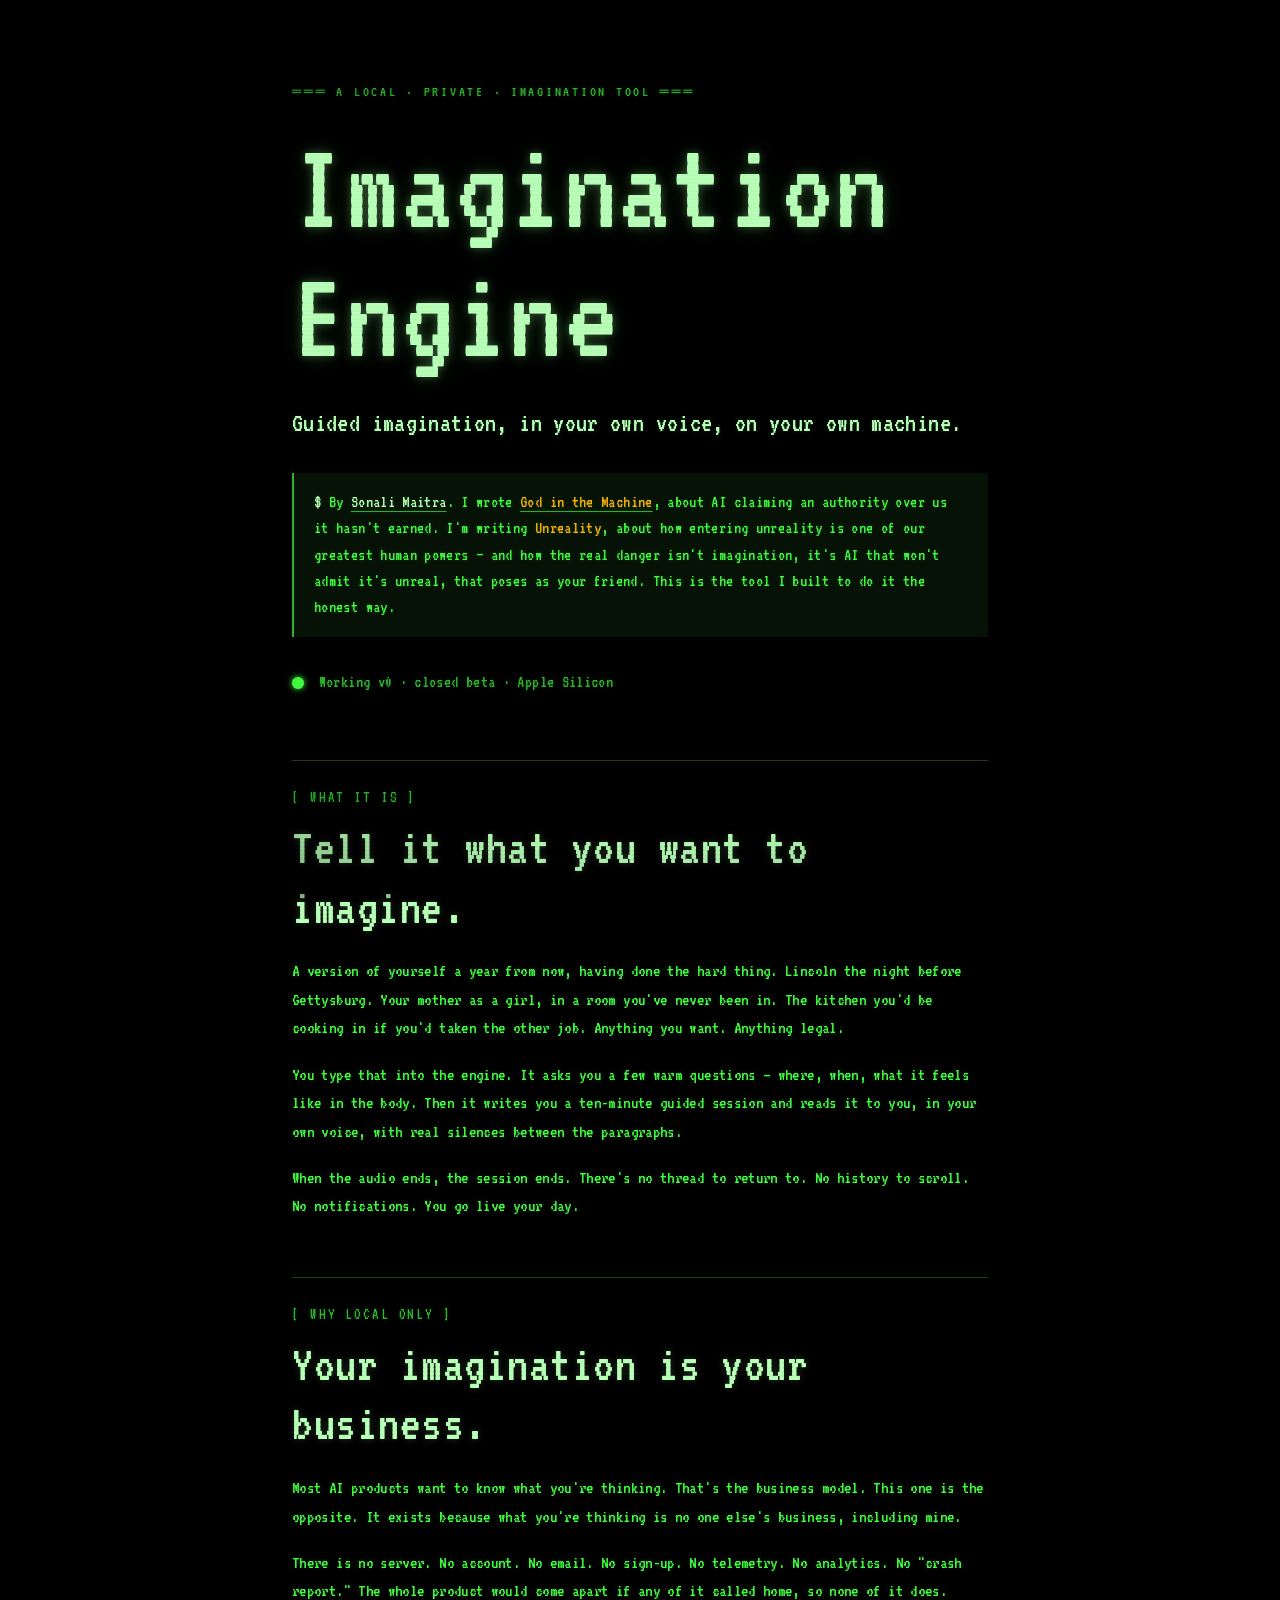
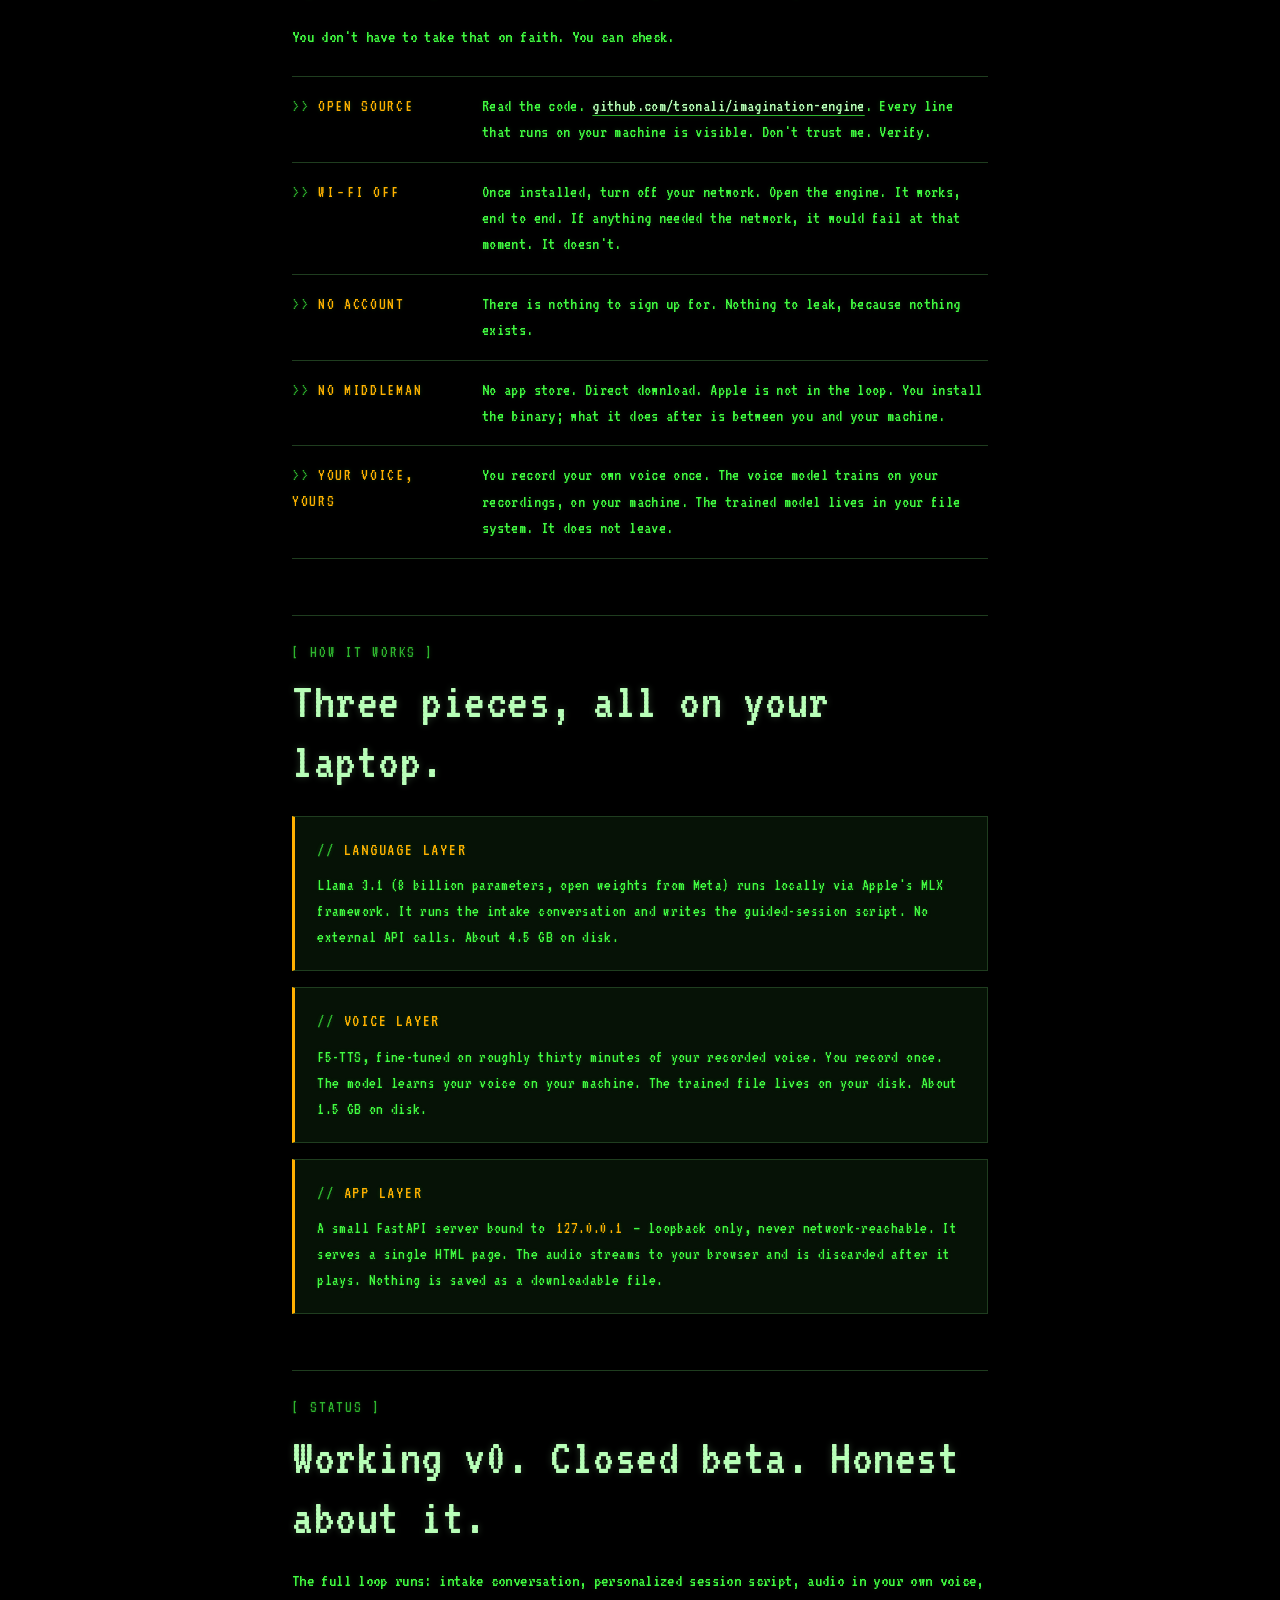
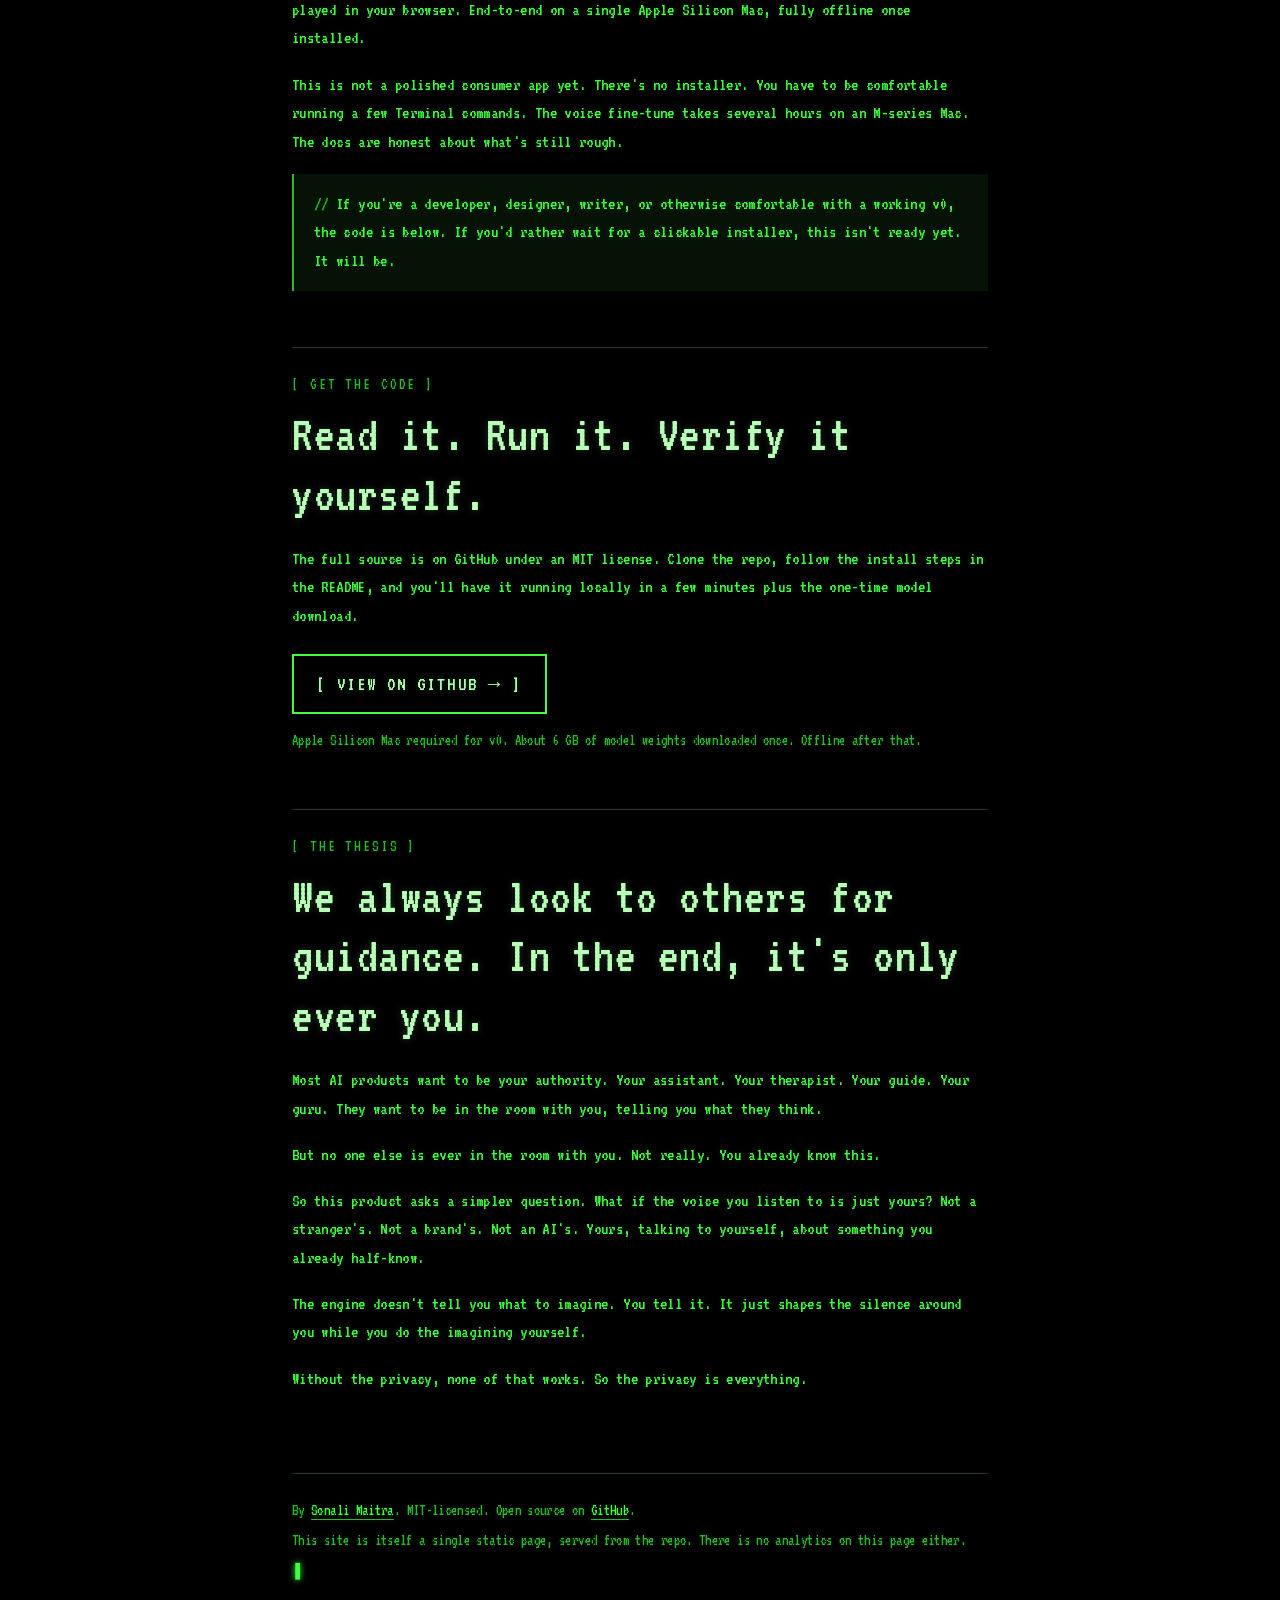
==== commit 23736116: "Session work: Qwen switch, eval harness, framework structured-output, public narrative Clean squashe" ====
--- a/site/index.html
+++ b/site/index.html
@@ -18,7 +18,7 @@
       <h1>Imagination<br>Engine</h1>
       <p class="lede">Guided imagination, in your own voice, on your own machine.</p>
       <p class="byline">
-        By <strong><a href="https://law.stanford.edu/sonali-maitra/" target="_blank" rel="noopener noreferrer">Sonali Maitra</a></strong>. I wrote <em><a href="https://www.amazon.com/God-Machine-S-Maitra/dp/B0G6325XN2" target="_blank" rel="noopener noreferrer">God in the Machine</a></em>, about AI claiming an authority over us it hasn't earned. I'm writing <em>Unreality</em>, about AI experience that blurs what's real and what isn't. This is the tool I built to argue the other direction.
+        By <strong><a href="https://law.stanford.edu/sonali-maitra/" target="_blank" rel="noopener noreferrer">Sonali Maitra</a></strong>. I wrote <em><a href="https://www.amazon.com/God-Machine-S-Maitra/dp/B0G6325XN2" target="_blank" rel="noopener noreferrer">God in the Machine</a></em>, about AI claiming an authority over us it hasn't earned. I'm writing <em>Unreality</em>, about how entering unreality is one of our greatest human powers — and how the real danger isn't imagination, it's AI that won't admit it's unreal, that poses as your friend. This is the tool I built to do it the honest way.
       </p>
       <p class="status-strip"><span class="pulse-dot"></span> Working v0 · closed beta · Apple Silicon</p>
     </header>
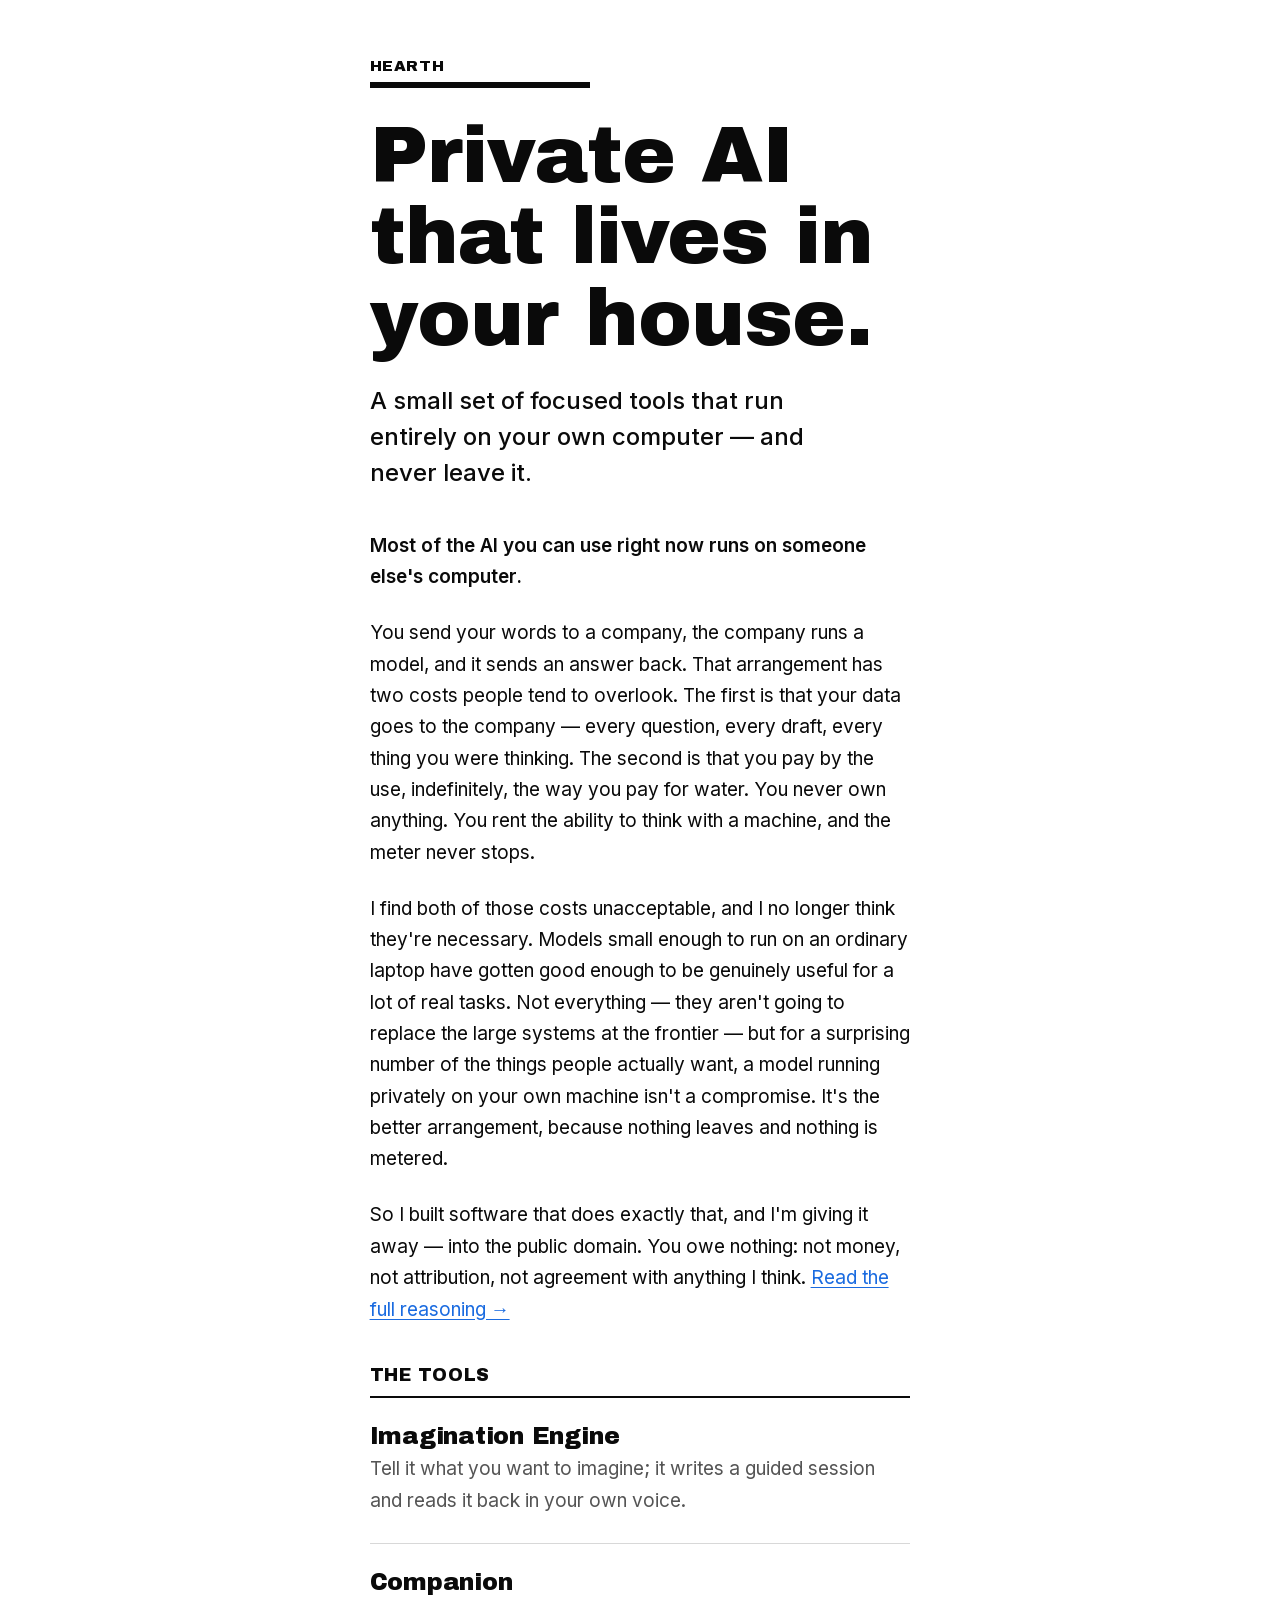
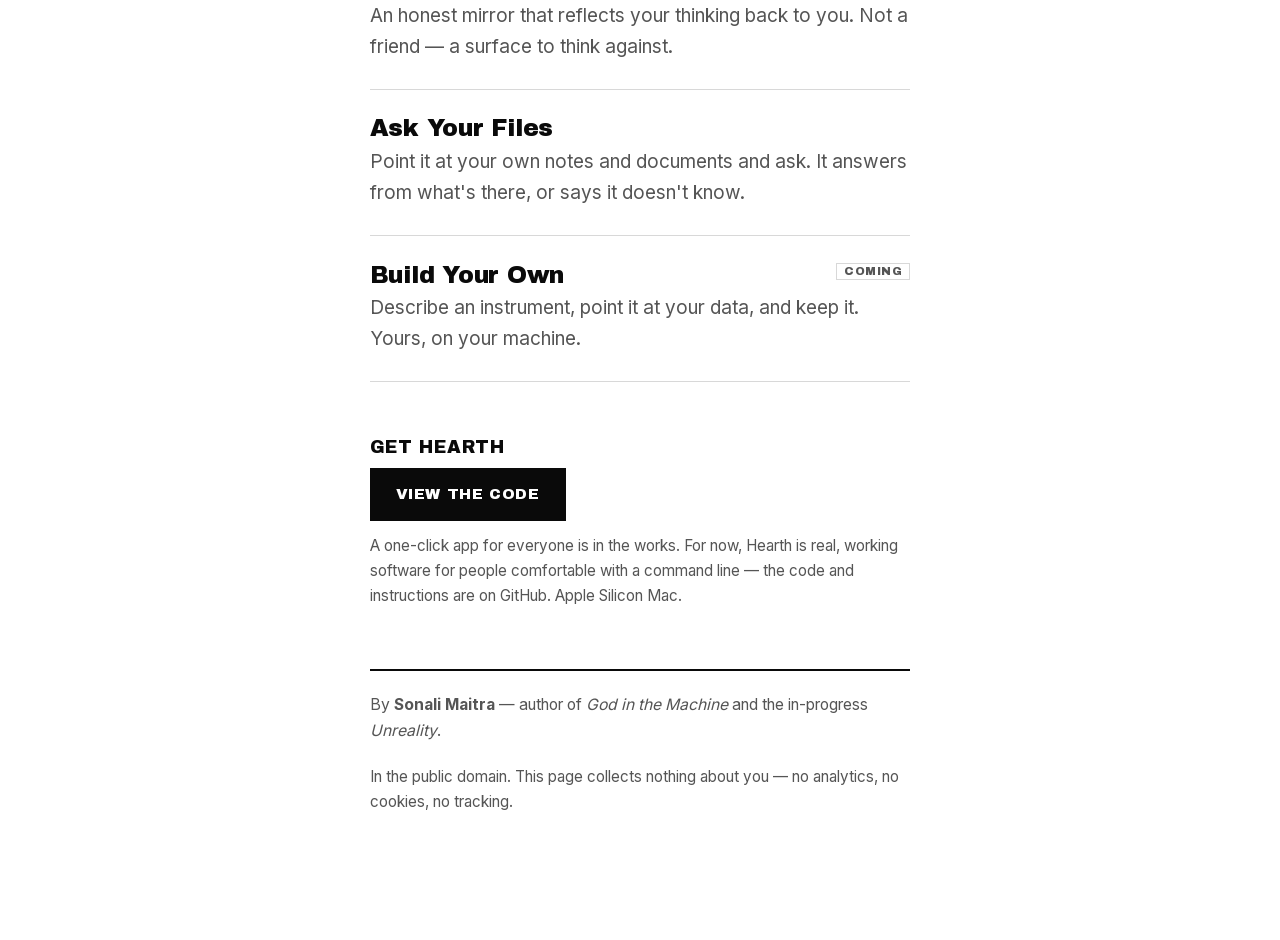
==== commit c90665fe: "Public marketing website (black-and-white) + distribution build plan Track A of the parallel website" ====
--- a/site/index.html
+++ b/site/index.html
@@ -3,146 +3,66 @@
 <head>
   <meta charset="utf-8">
   <meta name="viewport" content="width=device-width, initial-scale=1">
-  <title>Imagination Engine — a local, private tool by Sonali Maitra</title>
-  <meta name="description" content="Guided imagination, in your own voice, on your own machine. By Sonali Maitra.">
-  <meta property="og:title" content="Imagination Engine">
-  <meta property="og:description" content="Guided imagination, in your own voice, on your own machine. By Sonali Maitra.">
-  <meta property="og:type" content="website">
-  <link rel="stylesheet" href="./style.css">
+  <title>Hearth — private AI that lives in your house</title>
+  <meta name="description" content="A small set of focused AI tools that run entirely on your own computer. Nothing is uploaded, metered, or sent anywhere. Public domain. By Sonali Maitra.">
+  <meta property="og:title" content="Hearth">
+  <meta property="og:description" content="Private AI that lives in your house and never leaves it.">
+  <link rel="stylesheet" href="./hearth.css">
+  <style>
+    /* page-specific accents on top of the shared B&W theme */
+    .lede { font-size: clamp(1.15rem, 2.4vw, 1.5rem); line-height: 1.5; max-width: 30ch;
+      font-weight: 500; margin: 0 0 1.6em; }
+    .essay p { max-width: 62ch; }
+    .essay .standfirst { font-weight: 600; }
+    .toolrow { border-top: 2px solid var(--ink); margin-top: 0.5em; }
+    .t { border-bottom: 1px solid var(--faint); padding: 1.4em 0; }
+    .t h3 { margin: 0 0 0.2em; } .t p { color: var(--dim); margin: 0; max-width: 60ch; }
+    .t .tag { float: right; font-family: var(--display); font-size: 0.7rem; text-transform: uppercase;
+      letter-spacing: 0.05em; color: var(--dim); border: 1px solid var(--faint); padding: 2px 7px; }
+    .get { margin: 3em 0 1em; }
+    .btn { display: inline-block; font-family: var(--display); text-transform: uppercase;
+      letter-spacing: 0.04em; font-size: 0.95rem; padding: 14px 26px; background: var(--ink);
+      color: var(--paper); text-decoration: none; }
+    .btn:hover { background: var(--paper); color: var(--ink); box-shadow: inset 0 0 0 1.5px var(--ink); }
+    .get .nb { color: var(--dim); font-size: 0.95rem; margin-top: 0.8em; }
+    .byline { color: var(--dim); font-size: 0.98rem; }
+    .byline em { font-style: italic; }
+  </style>
 </head>
 <body>
-  <main>
+  <div class="narrow">
 
-    <header class="hero">
-      <p class="kicker">A LOCAL · PRIVATE · IMAGINATION TOOL</p>
-      <h1>Imagination<br>Engine</h1>
-      <p class="lede">Guided imagination, in your own voice, on your own machine.</p>
-      <p class="byline">
-        By <strong><a href="https://law.stanford.edu/sonali-maitra/" target="_blank" rel="noopener noreferrer">Sonali Maitra</a></strong>. I wrote <em><a href="https://www.amazon.com/God-Machine-S-Maitra/dp/B0G6325XN2" target="_blank" rel="noopener noreferrer">God in the Machine</a></em>, about AI claiming an authority over us it hasn't earned. I'm writing <em>Unreality</em>, about how entering unreality is one of our greatest human powers — and how the real danger isn't imagination, it's AI that won't admit it's unreal, that poses as your friend. This is the tool I built to do it the honest way.
-      </p>
-      <p class="status-strip"><span class="pulse-dot"></span> Working v0 · closed beta · Apple Silicon</p>
-    </header>
+    <p class="kicker">Hearth</p>
+    <hr class="rule">
+    <h1>Private AI that lives in your house.</h1>
+    <p class="lede">A small set of focused tools that run entirely on your own computer — and never leave it.</p>
 
-    <section class="block">
-      <p class="kicker">What it is</p>
-      <h2>Tell it what you want to imagine.</h2>
-      <p>
-        A version of yourself a year from now, having done the hard thing. Lincoln the night before Gettysburg. Your mother as a girl, in a room you've never been in. The kitchen you'd be cooking in if you'd taken the other job. Anything you want. Anything legal.
-      </p>
-      <p>
-        You type that into the engine. It asks you a few warm questions — where, when, what it feels like in the body. Then it writes you a ten-minute guided session and reads it to you, in your own voice, with real silences between the paragraphs.
-      </p>
-      <p>
-        When the audio ends, the session ends. There's no thread to return to. No history to scroll. No notifications. You go live your day.
-      </p>
-    </section>
+    <div class="essay">
+      <p class="standfirst">Most of the AI you can use right now runs on someone else's computer.</p>
+      <p>You send your words to a company, the company runs a model, and it sends an answer back. That arrangement has two costs people tend to overlook. The first is that your data goes to the company — every question, every draft, every thing you were thinking. The second is that you pay by the use, indefinitely, the way you pay for water. You never own anything. You rent the ability to think with a machine, and the meter never stops.</p>
+      <p>I find both of those costs unacceptable, and I no longer think they're necessary. Models small enough to run on an ordinary laptop have gotten good enough to be genuinely useful for a lot of real tasks. Not everything — they aren't going to replace the large systems at the frontier — but for a surprising number of the things people actually want, a model running privately on your own machine isn't a compromise. It's the better arrangement, because nothing leaves and nothing is metered.</p>
+      <p>So I built software that does exactly that, and I'm giving it away — into the public domain. You owe nothing: not money, not attribution, not agreement with anything I think. <a href="https://github.com/tsonali/imagination-engine/blob/main/MANIFESTO.md">Read the full reasoning →</a></p>
+    </div>
 
-    <section class="block">
-      <p class="kicker">Why local only</p>
-      <h2>Your imagination is your business.</h2>
-      <p>
-        Most AI products want to know what you're thinking. That's the business model. This one is the opposite. It exists because what you're thinking is no one else's business, including mine.
-      </p>
-      <p>
-        There is no server. No account. No email. No sign-up. No telemetry. No analytics. No "crash report." The whole product would come apart if any of it called home, so none of it does.
-      </p>
-      <p>
-        You don't have to take that on faith. You can check.
-      </p>
-      <ul class="claims">
-        <li>
-          <span class="claim-tag">Open source</span>
-          <span class="claim-body">Read the code. <a href="https://github.com/tsonali/imagination-engine">github.com/tsonali/imagination-engine</a>. Every line that runs on your machine is visible. Don't trust me. Verify.</span>
-        </li>
-        <li>
-          <span class="claim-tag">Wi‑Fi off</span>
-          <span class="claim-body">Once installed, turn off your network. Open the engine. It works, end to end. If anything needed the network, it would fail at that moment. It doesn't.</span>
-        </li>
-        <li>
-          <span class="claim-tag">No account</span>
-          <span class="claim-body">There is nothing to sign up for. Nothing to leak, because nothing exists.</span>
-        </li>
-        <li>
-          <span class="claim-tag">No middleman</span>
-          <span class="claim-body">No app store. Direct download. Apple is not in the loop. You install the binary; what it does after is between you and your machine.</span>
-        </li>
-        <li>
-          <span class="claim-tag">Your voice, yours</span>
-          <span class="claim-body">You record your own voice once. The voice model trains on your recordings, on your machine. The trained model lives in your file system. It does not leave.</span>
-        </li>
-      </ul>
-    </section>
+    <h2>The Tools</h2>
+    <div class="toolrow">
+      <div class="t"><h3>Imagination Engine</h3><p>Tell it what you want to imagine; it writes a guided session and reads it back in your own voice.</p></div>
+      <div class="t"><h3>Companion</h3><p>An honest mirror that reflects your thinking back to you. Not a friend — a surface to think against.</p></div>
+      <div class="t"><h3>Ask Your Files</h3><p>Point it at your own notes and documents and ask. It answers from what's there, or says it doesn't know.</p></div>
+      <div class="t"><h3>Build Your Own <span class="tag">Coming</span></h3><p>Describe an instrument, point it at your data, and keep it. Yours, on your machine.</p></div>
+    </div>
 
-    <section class="block">
-      <p class="kicker">How it works</p>
-      <h2>Three pieces, all on your laptop.</h2>
-      <ul class="pillars">
-        <li>
-          <h3>Language layer</h3>
-          <p>Llama 3.1 (8 billion parameters, open weights from Meta) runs locally via Apple's MLX framework. It runs the intake conversation and writes the guided-session script. No external API calls. About 4.5 GB on disk.</p>
-        </li>
-        <li>
-          <h3>Voice layer</h3>
-          <p>F5-TTS, fine-tuned on roughly thirty minutes of your recorded voice. You record once. The model learns your voice on your machine. The trained file lives on your disk. About 1.5 GB on disk.</p>
-        </li>
-        <li>
-          <h3>App layer</h3>
-          <p>A small FastAPI server bound to <code>127.0.0.1</code> — loopback only, never network-reachable. It serves a single HTML page. The audio streams to your browser and is discarded after it plays. Nothing is saved as a downloadable file.</p>
-        </li>
-      </ul>
-    </section>
+    <div class="get">
+      <h2>Get Hearth</h2>
+      <a class="btn" href="https://github.com/tsonali/imagination-engine">View the code</a>
+      <p class="nb">A one-click app for everyone is in the works. For now, Hearth is real, working software for people comfortable with a command line — the code and instructions are on GitHub. Apple Silicon Mac.</p>
+    </div>
 
-    <section class="block">
-      <p class="kicker">Status</p>
-      <h2>Working v0. Closed beta. Honest about it.</h2>
-      <p>
-        The full loop runs: intake conversation, personalized session script, audio in your own voice, played in your browser. End-to-end on a single Apple Silicon Mac, fully offline once installed.
-      </p>
-      <p>
-        This is not a polished consumer app yet. There's no installer. You have to be comfortable running a few Terminal commands. The voice fine-tune takes several hours on an M-series Mac. The docs are honest about what's still rough.
-      </p>
-      <p class="aside">
-        If you're a developer, designer, writer, or otherwise comfortable with a working v0, the code is below. If you'd rather wait for a clickable installer, this isn't ready yet. It will be.
-      </p>
-    </section>
+    <div class="foot">
+      <p class="byline">By <strong>Sonali Maitra</strong> — author of <em>God in the Machine</em> and the in-progress <em>Unreality</em>.</p>
+      In the public domain. This page collects nothing about you — no analytics, no cookies, no tracking.
+    </div>
 
-    <section class="block">
-      <p class="kicker">Get the code</p>
-      <h2>Read it. Run it. Verify it yourself.</h2>
-      <p>
-        The full source is on GitHub under an MIT license. Clone the repo, follow the install steps in the README, and you'll have it running locally in a few minutes plus the one-time model download.
-      </p>
-      <div class="cta">
-        <a class="button" href="https://github.com/tsonali/imagination-engine">View on GitHub →</a>
-        <span class="button-note">Apple Silicon Mac required for v0. About 6 GB of model weights downloaded once. Offline after that.</span>
-      </div>
-    </section>
-
-    <section class="block">
-      <p class="kicker">The thesis</p>
-      <h2>We always look to others for guidance. In the end, it's only ever you.</h2>
-      <p>
-        Most AI products want to be your authority. Your assistant. Your therapist. Your guide. Your guru. They want to be in the room with you, telling you what they think.
-      </p>
-      <p>
-        But no one else is ever in the room with you. Not really. You already know this.
-      </p>
-      <p>
-        So this product asks a simpler question. What if the voice you listen to is just yours? Not a stranger's. Not a brand's. Not an AI's. Yours, talking to yourself, about something you already half-know.
-      </p>
-      <p>
-        The engine doesn't tell you what to imagine. You tell it. It just shapes the silence around you while you do the imagining yourself.
-      </p>
-      <p>
-        Without the privacy, none of that works. So the privacy is everything.
-      </p>
-    </section>
-
-    <footer>
-      <p>By <a href="https://github.com/tsonali">Sonali Maitra</a>. MIT-licensed. Open source on <a href="https://github.com/tsonali/imagination-engine">GitHub</a>.</p>
-      <p>This site is itself a single static page, served from the repo. There is no analytics on this page either.</p>
-    </footer>
-
-  </main>
+  </div>
 </body>
 </html>
--- a/site/hearth.css
+++ b/site/hearth.css
@@ -0,0 +1,96 @@
+/* Hearth — black & white editorial theme.
+   Serious, purpose-driven, institutional (ref: BU Tanglewood Lifebook).
+   Big bold mixed-case headlines (Archivo Black), caps for labels/nav, clean
+   humanist body (Inter), lots of whitespace, pure black on pure white. */
+
+@font-face { font-family: 'Archivo Black'; src: url('./fonts/archivo-black-latin.woff2') format('woff2');
+  font-weight: 400; font-display: swap; }
+@font-face { font-family: 'Inter'; src: url('./fonts/inter-var-latin.woff2') format('woff2');
+  font-weight: 100 900; font-display: swap; }
+
+:root {
+  --ink: #0a0a0a;
+  --paper: #ffffff;
+  --dim: #555555;
+  --rule: #0a0a0a;
+  --faint: #d8d8d8;
+  --link: #1a6be0;          /* the single restrained accent, like the reference */
+  --display: 'Archivo Black', 'Arial Black', sans-serif;
+  --body: 'Inter', -apple-system, 'Helvetica Neue', Arial, sans-serif;
+  --pad-x: 7vw;
+}
+
+* { box-sizing: border-box; }
+html { -webkit-font-smoothing: antialiased; }
+body {
+  margin: 0; background: var(--paper); color: var(--ink);
+  font-family: var(--body); font-size: 19px; line-height: 1.65;
+  font-weight: 400;
+}
+
+h1, h2, h3 { font-family: var(--display); font-weight: 400; line-height: 1.02;
+  letter-spacing: -0.01em; }
+h1 { font-size: clamp(2.6rem, 7vw, 5rem); margin: 0 0 0.3em; }
+h2 { font-size: 1.1rem; text-transform: uppercase; letter-spacing: 0.04em;
+  margin: 2.4em 0 0.6em; }
+h3 { font-size: 1.5rem; margin: 0 0 0.35em; }
+
+p { margin: 0 0 1.3em; max-width: 60ch; }
+em, i { font-style: italic; }
+a { color: var(--link); text-decoration: underline; text-underline-offset: 3px; }
+a:hover { color: var(--ink); }
+
+.kicker { font-family: var(--display); text-transform: uppercase;
+  letter-spacing: 0.04em; font-size: 0.95rem; color: var(--ink); margin: 0 0 0.2em; }
+.rule { border: 0; border-top: 6px solid var(--rule); margin: 0 0 1.4em; max-width: 220px; }
+.dim { color: var(--dim); }
+
+/* layout */
+.wrap { max-width: 1100px; margin: 0 auto; padding: 6vh var(--pad-x) 12vh; }
+.narrow { max-width: 720px; margin: 0 auto; padding: 6vh var(--pad-x) 14vh; }
+.home { display: inline-block; font-family: var(--display); text-transform: uppercase;
+  font-size: 0.85rem; letter-spacing: 0.04em; color: var(--ink); text-decoration: none;
+  margin-bottom: 2.5em; }
+.home:hover { color: var(--link); }
+
+/* tool index (hub) — an institutional list, not gimmick cards */
+.tools { border-top: 2px solid var(--rule); margin-top: 2.5em; }
+.tool { display: block; border-bottom: 1px solid var(--faint); padding: 1.5em 0;
+  color: var(--ink); text-decoration: none; }
+.tool:hover { background: #fafafa; }
+.tool h3 { text-transform: none; }
+.tool p { color: var(--dim); margin: 0; font-size: 1.02rem; }
+.tool.disabled { opacity: 0.45; pointer-events: none; }
+.tool .tag { float: right; font-family: var(--display); font-size: 0.7rem;
+  text-transform: uppercase; letter-spacing: 0.05em; color: var(--dim);
+  border: 1px solid var(--faint); padding: 2px 7px; }
+
+/* chat / qa surfaces */
+.note { border-left: 3px solid var(--ink); padding: 0.4em 0 0.4em 1.1em;
+  margin: 1.6em 0 2.2em; color: var(--dim); font-size: 1.02rem; max-width: 60ch; }
+.note strong { color: var(--ink); }
+.row { display: flex; gap: 12px; margin: 1em 0; }
+input[type=text], #box, #q, #path {
+  flex: 1; font-family: var(--body); font-size: 1.05rem; padding: 12px 14px;
+  border: 1.5px solid var(--ink); background: var(--paper); color: var(--ink); }
+input:focus { outline: 2px solid var(--ink); outline-offset: -1px; }
+button { font-family: var(--display); text-transform: uppercase; font-size: 0.85rem;
+  letter-spacing: 0.04em; padding: 12px 22px; background: var(--ink); color: var(--paper);
+  border: 1.5px solid var(--ink); cursor: pointer; }
+button:hover { background: var(--paper); color: var(--ink); }
+button:disabled { background: var(--faint); border-color: var(--faint); color: #fff; cursor: default; }
+
+#log { margin-top: 1.5em; }
+.msg, .a { white-space: pre-wrap; line-height: 1.6; margin: 0 0 1.4em; }
+.you, .q { font-weight: 600; }
+.you::before { content: "YOU — "; font-family: var(--display); font-size: 0.72rem;
+  letter-spacing: 0.05em; color: var(--dim); }
+.q::before { content: "Q — "; font-family: var(--display); font-size: 0.72rem; color: var(--dim); }
+.think { color: var(--dim); font-style: italic; }
+.src { color: var(--dim); font-size: 0.85rem; margin-top: -0.8em; margin-bottom: 1.6em;
+  text-transform: uppercase; letter-spacing: 0.03em; }
+
+.foot { margin-top: 4em; border-top: 2px solid var(--rule); padding-top: 1.4em;
+  color: var(--dim); font-size: 0.95rem; }
+.foot a { color: var(--dim); }
+.foot a:hover { color: var(--ink); }
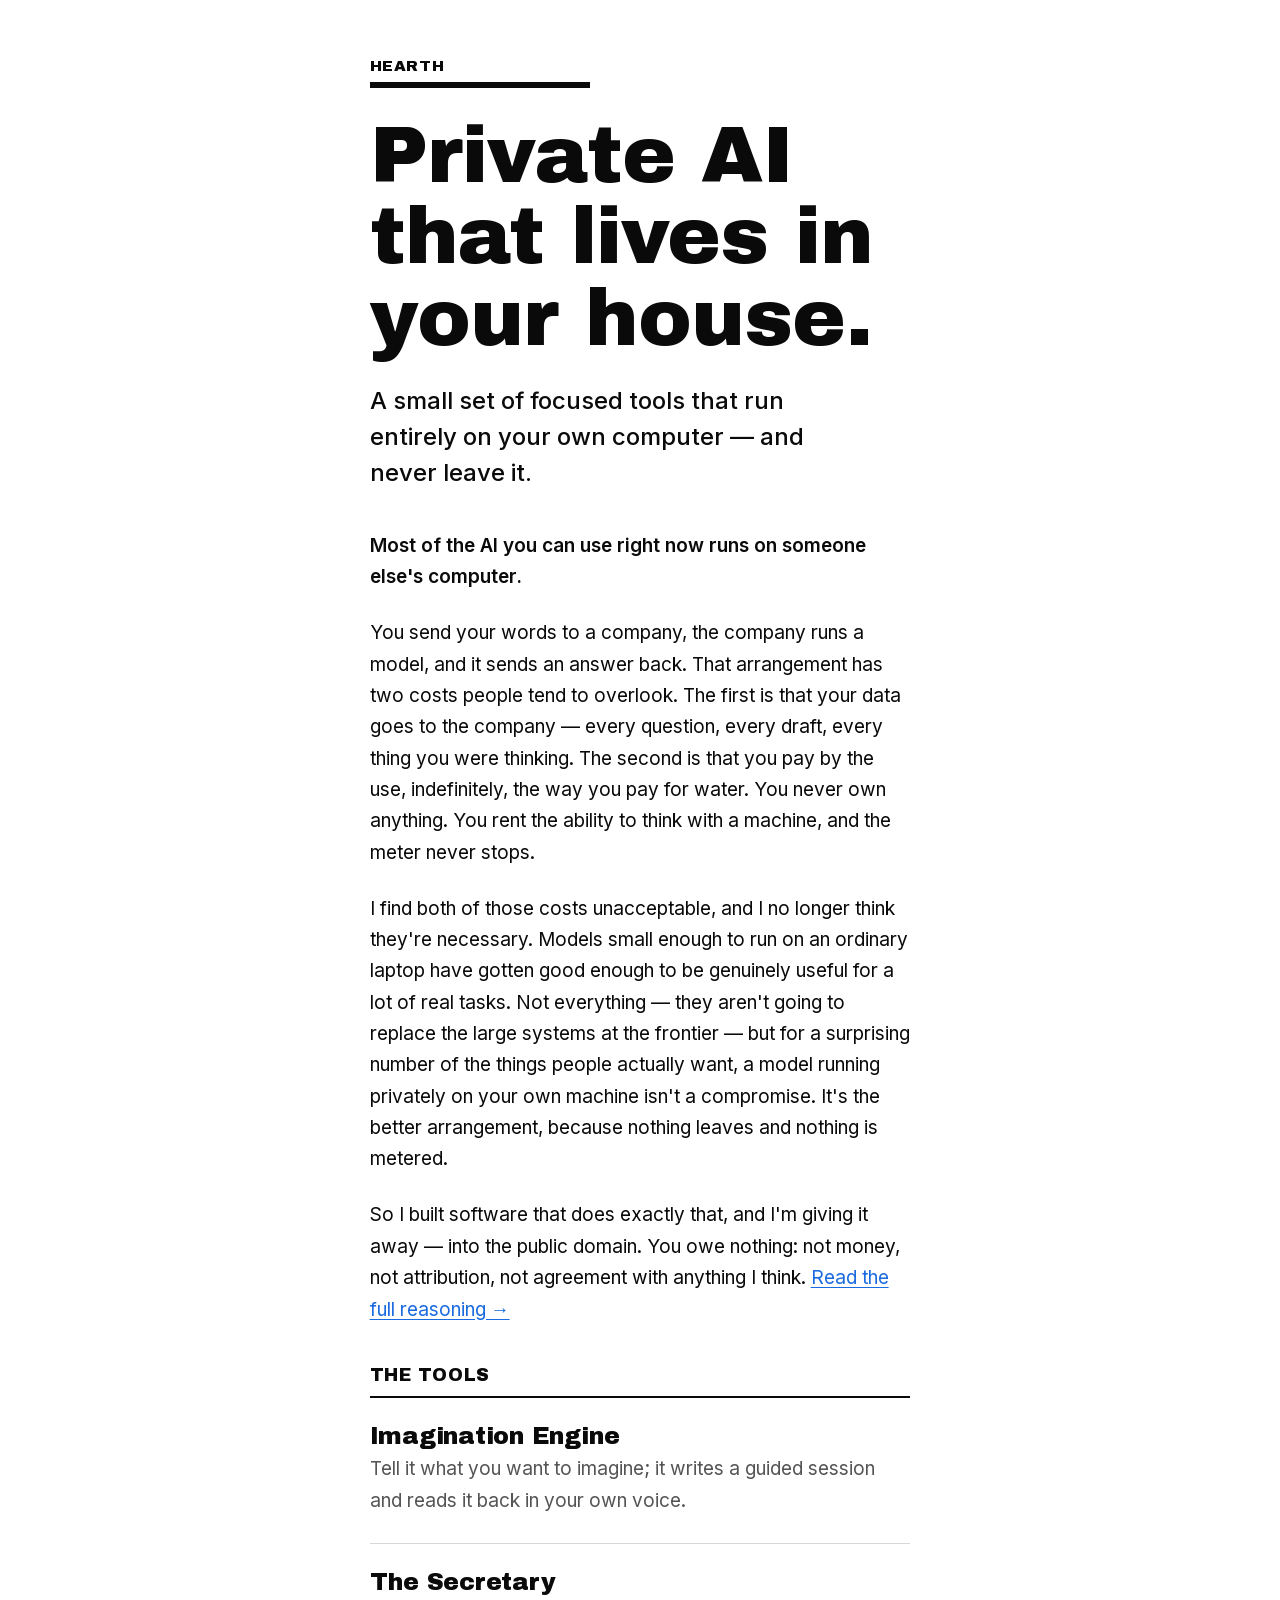
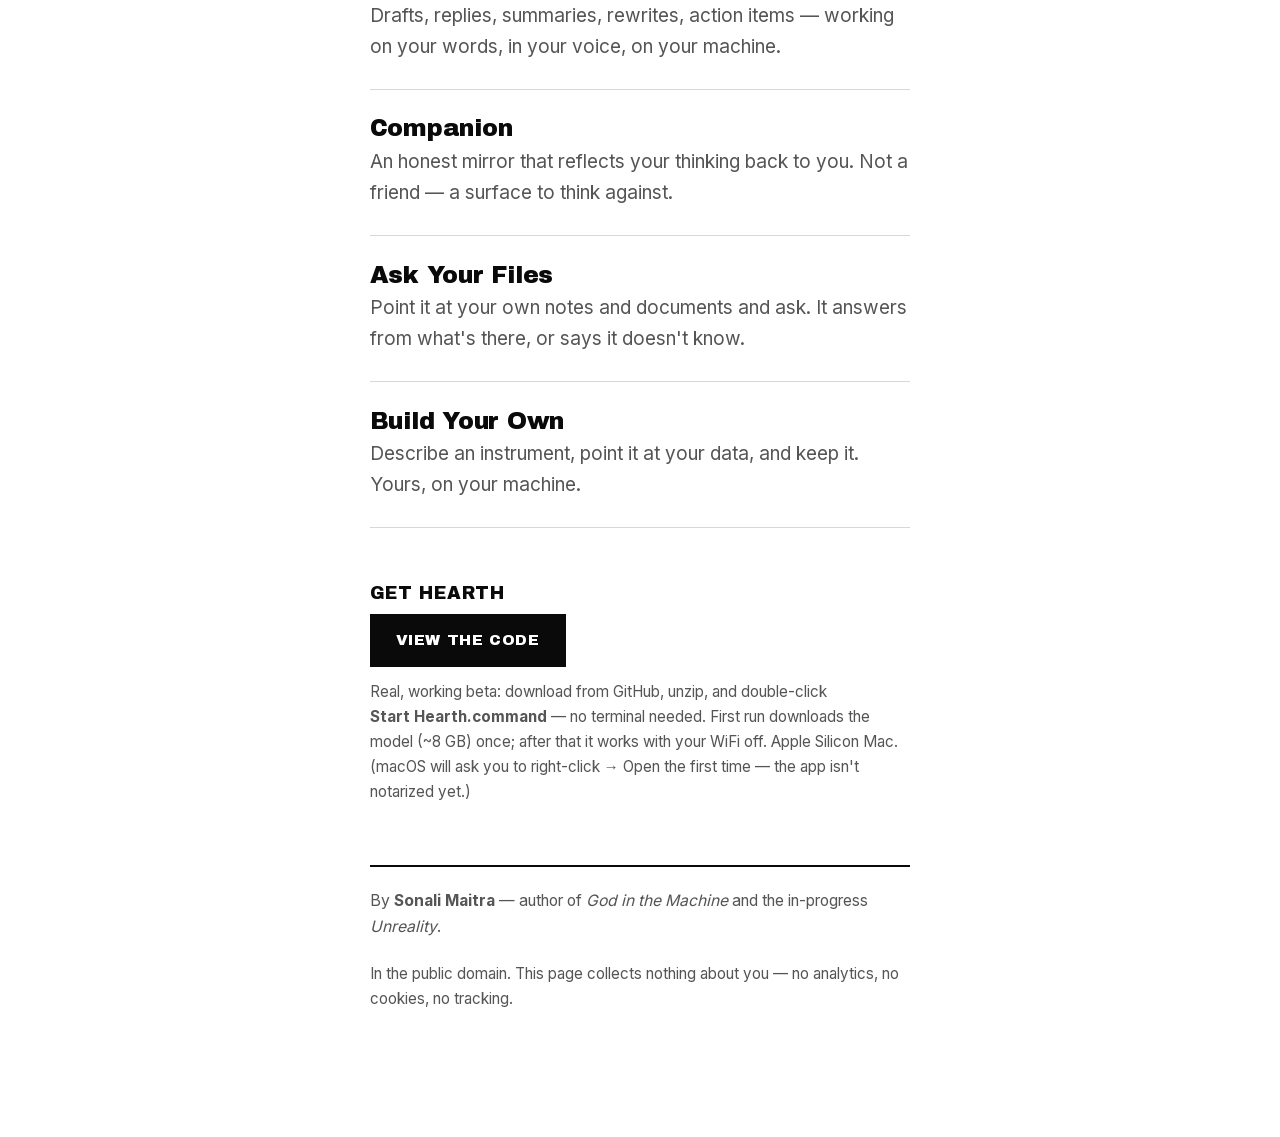
==== commit 313442f2: "public story catches up to shipped reality + the QC battery harness The site/README still said 'Buil" ====
--- a/site/index.html
+++ b/site/index.html
@@ -41,21 +41,22 @@
       <p class="standfirst">Most of the AI you can use right now runs on someone else's computer.</p>
       <p>You send your words to a company, the company runs a model, and it sends an answer back. That arrangement has two costs people tend to overlook. The first is that your data goes to the company — every question, every draft, every thing you were thinking. The second is that you pay by the use, indefinitely, the way you pay for water. You never own anything. You rent the ability to think with a machine, and the meter never stops.</p>
       <p>I find both of those costs unacceptable, and I no longer think they're necessary. Models small enough to run on an ordinary laptop have gotten good enough to be genuinely useful for a lot of real tasks. Not everything — they aren't going to replace the large systems at the frontier — but for a surprising number of the things people actually want, a model running privately on your own machine isn't a compromise. It's the better arrangement, because nothing leaves and nothing is metered.</p>
-      <p>So I built software that does exactly that, and I'm giving it away — into the public domain. You owe nothing: not money, not attribution, not agreement with anything I think. <a href="https://github.com/tsonali/imagination-engine/blob/main/MANIFESTO.md">Read the full reasoning →</a></p>
+      <p>So I built software that does exactly that, and I'm giving it away — into the public domain. You owe nothing: not money, not attribution, not agreement with anything I think. <a href="https://github.com/tsonali/hearth/blob/main/MANIFESTO.md">Read the full reasoning →</a></p>
     </div>
 
     <h2>The Tools</h2>
     <div class="toolrow">
       <div class="t"><h3>Imagination Engine</h3><p>Tell it what you want to imagine; it writes a guided session and reads it back in your own voice.</p></div>
+      <div class="t"><h3>The Secretary</h3><p>Drafts, replies, summaries, rewrites, action items — working on your words, in your voice, on your machine.</p></div>
       <div class="t"><h3>Companion</h3><p>An honest mirror that reflects your thinking back to you. Not a friend — a surface to think against.</p></div>
       <div class="t"><h3>Ask Your Files</h3><p>Point it at your own notes and documents and ask. It answers from what's there, or says it doesn't know.</p></div>
-      <div class="t"><h3>Build Your Own <span class="tag">Coming</span></h3><p>Describe an instrument, point it at your data, and keep it. Yours, on your machine.</p></div>
+      <div class="t"><h3>Build Your Own</h3><p>Describe an instrument, point it at your data, and keep it. Yours, on your machine.</p></div>
     </div>
 
     <div class="get">
       <h2>Get Hearth</h2>
-      <a class="btn" href="https://github.com/tsonali/imagination-engine">View the code</a>
-      <p class="nb">A one-click app for everyone is in the works. For now, Hearth is real, working software for people comfortable with a command line — the code and instructions are on GitHub. Apple Silicon Mac.</p>
+      <a class="btn" href="https://github.com/tsonali/hearth">View the code</a>
+      <p class="nb">Real, working beta: download from GitHub, unzip, and double-click <strong>Start&nbsp;Hearth.command</strong> — no terminal needed. First run downloads the model (~8&nbsp;GB) once; after that it works with your WiFi off. Apple Silicon Mac. (macOS will ask you to right-click&nbsp;→&nbsp;Open the first time — the app isn't notarized yet.)</p>
     </div>
 
     <div class="foot">
